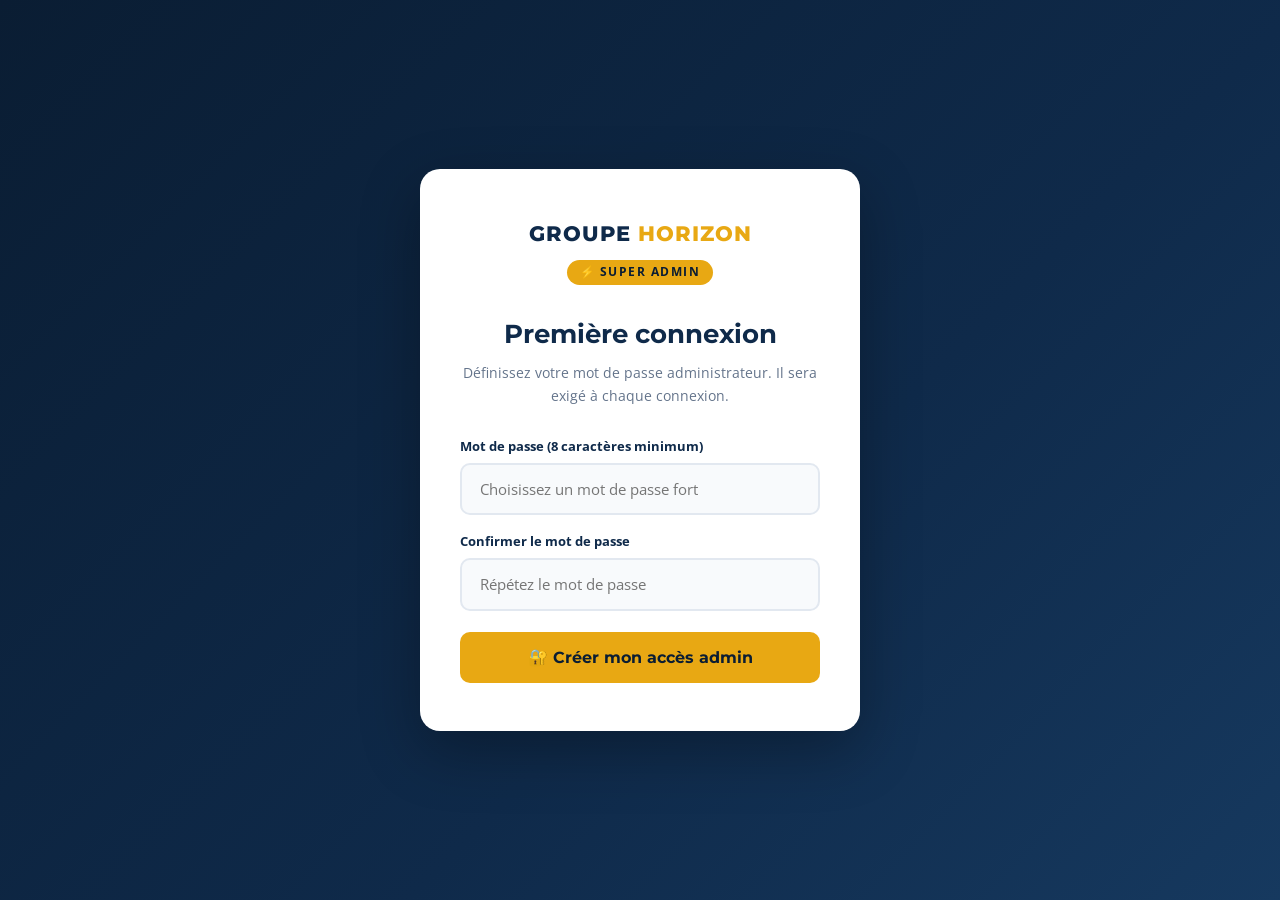
==== admin.html @ 9df34005 "Boutique dynamique : ajout/suppression illimite d'articles - Admin : editeur de cartes dynamique par" ====
<!DOCTYPE html>
<html lang="fr">
<head>
  <meta charset="UTF-8">
  <meta name="viewport" content="width=device-width, initial-scale=1.0">
  <title>Super Admin — Groupe Horizon</title>
  <link href="https://fonts.googleapis.com/css2?family=Montserrat:wght@400;600;700;800&family=Open+Sans:wght@400;600&display=swap" rel="stylesheet">
  <style>
    *, *::before, *::after { margin: 0; padding: 0; box-sizing: border-box; }
    :root {
      --navy: #0f2a4a; --navy-dark: #0a1d33; --navy-light: #16395f;
      --gold: #e8a813; --gold-dark: #c98e0a;
      --white: #fff; --gray-50: #f8fafc; --gray-100: #f1f5f9;
      --gray-200: #e2e8f0; --gray-500: #64748b; --gray-700: #334155;
      --green: #10b981; --red: #ef4444;
      --radius: 12px; --shadow: 0 4px 24px rgba(0,0,0,.08);
    }
    body { font-family: 'Open Sans', sans-serif; background: var(--gray-100); color: var(--gray-700); line-height: 1.6; }
    h1,h2,h3,h4,h5 { font-family: 'Montserrat', sans-serif; }

    /* ====== AUTH ====== */
    .auth-screen {
      min-height: 100vh; display: flex; align-items: center; justify-content: center;
      background: linear-gradient(135deg, var(--navy-dark) 0%, var(--navy) 60%, var(--navy-light) 100%);
      padding: 2rem;
    }
    .auth-card {
      background: var(--white); border-radius: 20px; padding: 3rem 2.5rem;
      width: min(440px, 100%); box-shadow: 0 20px 60px rgba(0,0,0,.3); text-align: center;
    }
    .auth-logo { font-family: 'Montserrat',sans-serif; font-size: 1.3rem; font-weight: 800; color: var(--navy); letter-spacing: 1px; }
    .auth-logo span { color: var(--gold); }
    .auth-badge {
      display: inline-block; background: var(--gold); color: var(--navy-dark);
      font-size: .72rem; font-weight: 700; padding: .2rem .8rem; border-radius: 50px;
      letter-spacing: 1.5px; text-transform: uppercase; margin: .6rem 0 1.8rem;
    }
    .auth-title { font-size: 1.6rem; color: var(--navy); margin-bottom: .4rem; }
    .auth-subtitle { color: var(--gray-500); font-size: .9rem; margin-bottom: 1.8rem; }
    .auth-form { display: flex; flex-direction: column; gap: 1rem; text-align: left; }
    .auth-field label { display: block; font-size: .82rem; font-weight: 700; color: var(--navy); margin-bottom: .35rem; }
    .auth-field input {
      width: 100%; padding: .9rem 1.1rem; border: 2px solid var(--gray-200); border-radius: 10px;
      font-family: inherit; font-size: .95rem; color: var(--navy); background: var(--gray-50);
      transition: border-color .2s;
    }
    .auth-field input:focus { outline: none; border-color: var(--gold); background: var(--white); }
    .auth-error {
      background: #fef2f2; border: 1px solid #fca5a5; border-radius: 8px;
      color: var(--red); font-size: .87rem; padding: .7rem 1rem; display: none;
    }
    .auth-error.show { display: block; }
    .auth-btn {
      background: var(--gold); color: var(--navy-dark); border: none; padding: 1rem;
      border-radius: 10px; font-family: 'Montserrat',sans-serif; font-weight: 700;
      font-size: 1rem; cursor: pointer; transition: background .2s, transform .1s; margin-top: .3rem;
    }
    .auth-btn:hover { background: var(--gold-dark); }
    .auth-btn:active { transform: scale(.98); }

    /* ====== APP LAYOUT ====== */
    #admin-app { display: none; min-height: 100vh; }
    #admin-app.active { display: flex; }

    .sidebar {
      width: 270px; min-height: 100vh; background: var(--navy-dark);
      display: flex; flex-direction: column; position: fixed; top: 0; left: 0; bottom: 0;
      z-index: 100; overflow-y: auto;
    }
    .sidebar-header { padding: 1.8rem 1.5rem 1.2rem; border-bottom: 1px solid rgba(255,255,255,.08); }
    .sidebar-logo { font-family: 'Montserrat',sans-serif; font-size: 1.05rem; font-weight: 800; color: var(--white); letter-spacing: 1px; }
    .sidebar-logo span { color: var(--gold); }
    .sidebar-badge {
      display: inline-block; background: rgba(232,168,19,.18); color: var(--gold);
      border: 1px solid rgba(232,168,19,.35); font-size: .68rem; font-weight: 700;
      padding: .18rem .65rem; border-radius: 50px; letter-spacing: 1px;
      text-transform: uppercase; margin-top: .4rem;
    }
    .sidebar-nav { padding: .8rem 0; flex: 1; }
    .nav-group-title {
      font-size: .65rem; font-weight: 700; color: rgba(255,255,255,.3);
      letter-spacing: 2px; text-transform: uppercase; padding: 1rem 1.5rem .3rem;
    }
    .nav-item {
      display: flex; align-items: center; gap: .7rem; padding: .65rem 1.5rem;
      color: rgba(255,255,255,.6); font-size: .88rem; font-weight: 600; cursor: pointer;
      transition: all .2s; border-left: 3px solid transparent;
    }
    .nav-item:hover { color: var(--white); background: rgba(255,255,255,.05); }
    .nav-item.active { color: var(--gold); background: rgba(232,168,19,.1); border-left-color: var(--gold); }
    .nav-icon { font-size: 1.05rem; width: 20px; text-align: center; flex-shrink: 0; }
    .sidebar-footer { padding: 1rem 1.5rem 1.5rem; border-top: 1px solid rgba(255,255,255,.08); }
    .logout-btn {
      display: flex; align-items: center; gap: .6rem; width: 100%;
      background: rgba(239,68,68,.1); border: 1px solid rgba(239,68,68,.25);
      color: #f87171; padding: .7rem 1rem; border-radius: 8px; cursor: pointer;
      font-size: .87rem; font-weight: 600; font-family: inherit; transition: all .2s;
    }
    .logout-btn:hover { background: rgba(239,68,68,.2); }

    .main-area { flex: 1; margin-left: 270px; min-height: 100vh; display: flex; flex-direction: column; }
    .topbar {
      background: var(--white); border-bottom: 1px solid var(--gray-200);
      padding: 1rem 2rem; display: flex; align-items: center; justify-content: space-between;
      position: sticky; top: 0; z-index: 50; height: 62px;
    }
    .topbar-title { font-size: 1.15rem; font-weight: 700; color: var(--navy); }
    .topbar-sub { font-size: .78rem; color: var(--gray-500); margin-top: .05rem; }
    .visit-btn {
      background: var(--navy); color: var(--white); border: none; padding: .55rem 1.2rem;
      border-radius: 8px; font-family: inherit; font-size: .82rem; font-weight: 600;
      cursor: pointer; text-decoration: none; display: inline-flex; align-items: center; gap: .4rem;
    }
    .visit-btn:hover { background: var(--navy-light); }
    .content-area { padding: 2rem; flex: 1; }

    /* Panels */
    .panel { display: none; }
    .panel.active { display: block; }

    /* Dashboard */
    .dash-welcome {
      background: linear-gradient(135deg, var(--navy-dark), var(--navy));
      border-radius: var(--radius); padding: 2rem 2.5rem; color: var(--white);
      margin-bottom: 2rem; position: relative; overflow: hidden;
    }
    .dash-welcome::after {
      content: '◆'; position: absolute; right: 2rem; top: 50%; transform: translateY(-50%);
      font-size: 6rem; color: rgba(232,168,19,.12);
    }
    .dash-welcome h2 { font-size: 1.5rem; color: var(--white); margin-bottom: .3rem; }
    .dash-welcome p { color: rgba(255,255,255,.6); font-size: .9rem; }
    .dash-grid { display: grid; grid-template-columns: repeat(auto-fill, minmax(180px,1fr)); gap: 1rem; }
    .dash-card {
      background: var(--white); border-radius: var(--radius); padding: 1.4rem;
      border: 1px solid var(--gray-200); cursor: pointer; transition: all .2s; text-align: center;
    }
    .dash-card:hover { transform: translateY(-3px); box-shadow: var(--shadow); border-color: var(--gold); }
    .dash-icon { font-size: 2rem; margin-bottom: .5rem; }
    .dash-name { font-size: .88rem; font-weight: 700; color: var(--navy); }
    .dash-status { font-size: .74rem; color: var(--gray-500); margin-top: .25rem; }
    .dot { display: inline-block; width: 7px; height: 7px; border-radius: 50%; background: var(--green); margin-right: 3px; }

    /* Form sections */
    .form-section {
      background: var(--white); border-radius: var(--radius);
      border: 1px solid var(--gray-200); margin-bottom: 1.5rem; overflow: hidden;
    }
    .section-head {
      padding: 1rem 1.5rem; background: var(--gray-50); border-bottom: 1px solid var(--gray-200);
      display: flex; align-items: center; gap: .6rem;
    }
    .section-head-title { font-size: .93rem; font-weight: 700; color: var(--navy); }
    .badge-pill {
      background: rgba(232,168,19,.15); color: var(--gold-dark);
      font-size: .68rem; font-weight: 700; padding: .15rem .6rem; border-radius: 50px;
    }
    .section-body { padding: 1.5rem; display: flex; flex-direction: column; gap: 1rem; }
    .fg { display: flex; flex-direction: column; gap: .35rem; }
    .fg.row2 { display: grid; grid-template-columns: 1fr 1fr; gap: 1rem; }
    .fg.row3 { display: grid; grid-template-columns: 1fr 1fr 1fr; gap: 1rem; }
    .fg label { font-size: .8rem; font-weight: 700; color: var(--navy); }
    .fg .hint { font-size: .73rem; color: var(--gray-500); }
    .fi, textarea.fi {
      width: 100%; padding: .72rem .95rem; border: 1.5px solid var(--gray-200); border-radius: 8px;
      font-family: inherit; font-size: .9rem; color: var(--navy); background: var(--gray-50);
      transition: border-color .2s, background .2s; resize: vertical;
    }
    .fi:focus, textarea.fi:focus { outline: none; border-color: var(--gold); background: var(--white); }
    textarea.fi { min-height: 78px; }
    input[type="color"].fi { padding: .25rem; height: 44px; cursor: pointer; }

    /* Card editors grid */
    .cards-editor { display: grid; grid-template-columns: repeat(3,1fr); gap: 1rem; }
    .card-ed {
      border: 1.5px solid var(--gray-200); border-radius: 10px; padding: 1rem;
      background: var(--gray-50);
    }
    .card-ed-num { font-size: .7rem; font-weight: 700; color: var(--gold-dark); text-transform: uppercase; letter-spacing: 1px; margin-bottom: .75rem; display:flex; align-items:center; justify-content:space-between; }
    .card-ed .fg { gap: .25rem; margin-bottom: .5rem; }
    .card-ed label { font-size: .76rem; }
    .card-ed .fi, .card-ed textarea.fi { padding: .52rem .75rem; font-size: .83rem; }
    .card-ed textarea.fi { min-height: 55px; }
    .btn-del-card { background: rgba(239,68,68,.12); color: var(--red); border: 1px solid rgba(239,68,68,.3); border-radius: 5px; padding: .18rem .5rem; font-size: .72rem; cursor: pointer; font-weight: 700; line-height: 1; transition: background .15s; }
    .btn-del-card:hover { background: rgba(239,68,68,.25); }
    .add-card-row { display: flex; justify-content: center; padding: 1rem 0 .25rem; }
    .btn-add-card { background: rgba(34,197,94,.12); color: #15803d; border: 1.5px dashed #86efac; border-radius: 10px; padding: .65rem 2rem; font-family: 'Montserrat',sans-serif; font-size: .85rem; font-weight: 700; cursor: pointer; transition: all .2s; display: inline-flex; align-items: center; gap: .4rem; }
    .btn-add-card:hover { background: rgba(34,197,94,.22); border-color: #4ade80; }

    /* Actions bar */
    .actions-bar {
      display: flex; align-items: center; gap: 1rem; padding: 1.5rem 0;
      border-top: 1px solid var(--gray-200); margin-top: 1rem; flex-wrap: wrap;
    }
    .btn-save {
      background: var(--gold); color: var(--navy-dark); border: none; padding: .78rem 1.8rem;
      border-radius: 8px; font-family: 'Montserrat',sans-serif; font-weight: 700;
      font-size: .9rem; cursor: pointer; transition: all .2s;
    }
    .btn-save:hover { background: var(--gold-dark); transform: translateY(-1px); }
    .btn-danger {
      background: transparent; color: var(--red); border: 1.5px solid currentColor;
      padding: .72rem 1.4rem; border-radius: 8px; font-family: 'Montserrat',sans-serif;
      font-weight: 700; font-size: .88rem; cursor: pointer; transition: all .2s;
    }
    .btn-danger:hover { background: rgba(239,68,68,.08); }
    .btn-link {
      background: var(--navy); color: var(--white); border: none; padding: .72rem 1.4rem;
      border-radius: 8px; font-family: inherit; font-weight: 600; font-size: .85rem;
      cursor: pointer; text-decoration: none; display: inline-flex; align-items: center; gap: .4rem;
    }
    .btn-link:hover { background: var(--navy-light); }

    /* Theme preview */
    .theme-preview {
      height: 90px; border-radius: 10px; display: flex; align-items: center;
      justify-content: center; font-weight: 700; font-size: .88rem; transition: background .3s;
      margin-top: .5rem;
    }

    /* Danger zone */
    .danger-zone { border: 1.5px solid rgba(239,68,68,.3); border-radius: var(--radius); padding: 1.5rem; background: rgba(239,68,68,.04); }
    .danger-zone h4 { color: var(--red); margin-bottom: .4rem; font-size: .92rem; }
    .danger-zone p { font-size: .85rem; color: var(--gray-500); margin-bottom: 1rem; }
    .info-box {
      background: rgba(232,168,19,.08); border: 1px solid rgba(232,168,19,.25);
      border-radius: 8px; padding: .9rem 1.1rem; font-size: .85rem; color: var(--navy);
    }

    /* Toast */
    .toast {
      position: fixed; bottom: 2rem; right: 2rem; background: var(--navy-dark); color: var(--white);
      padding: .9rem 1.4rem; border-radius: 10px; box-shadow: 0 8px 30px rgba(0,0,0,.25);
      font-size: .88rem; font-weight: 600; z-index: 9999;
      transform: translateY(100px); opacity: 0; transition: all .3s ease;
      display: flex; align-items: center; gap: .5rem; max-width: 360px;
    }
    .toast.show { transform: translateY(0); opacity: 1; }
    .toast.success { border-left: 4px solid var(--green); }
    .toast.error   { border-left: 4px solid var(--red); }

    /* ====== TABS ====== */
    .tabs-nav {
      display: flex; gap: .4rem; flex-wrap: wrap;
      background: var(--white); border: 1px solid var(--gray-200); border-radius: var(--radius);
      padding: .8rem 1rem; margin-bottom: 1.2rem;
    }
    .tab-btn {
      background: var(--gray-100); border: 1.5px solid var(--gray-200); color: var(--gray-700);
      padding: .48rem 1rem; border-radius: 8px; font-family: 'Montserrat',sans-serif;
      font-size: .78rem; font-weight: 700; cursor: pointer; transition: all .2s; white-space: nowrap;
    }
    .tab-btn:hover { border-color: var(--gold); color: var(--navy); }
    .tab-btn.active { background: var(--gold); border-color: var(--gold-dark); color: var(--navy-dark); }
    .tab-pane { display: none; }
    .tab-pane.active { display: block; }

    /* ====== PHOTO UPLOAD ====== */
    .gallery-upload-grid { display: grid; grid-template-columns: repeat(3,1fr); gap: 1.2rem; }
    .upload-slot { display: flex; flex-direction: column; gap: .6rem; }
    .upload-zone {
      position: relative; border: 2px dashed var(--gray-200); border-radius: 12px;
      aspect-ratio: 4/3; cursor: pointer; overflow: hidden;
      transition: border-color .2s, background .2s;
      background: var(--gray-50);
    }
    .upload-zone:hover { border-color: var(--gold); background: rgba(232,168,19,.04); }
    .upload-zone.drag-over { border-color: var(--gold); background: rgba(232,168,19,.12); border-style: solid; }
    .uz-preview {
      width: 100%; height: 100%; object-fit: cover;
      display: none; position: absolute; inset: 0;
    }
    .uz-empty {
      position: absolute; inset: 0; display: flex; flex-direction: column;
      align-items: center; justify-content: center; gap: .4rem;
      color: var(--gray-500); text-align: center; font-size: .8rem; pointer-events: none;
      padding: .5rem;
    }
    .uz-icon { font-size: 2rem; line-height: 1; }
    .uz-input { display: none; }
    .uz-delete {
      position: absolute; top: .45rem; right: .45rem;
      background: rgba(239,68,68,.9); color: white; border: none;
      border-radius: 6px; padding: .28rem .5rem; cursor: pointer; font-size: .72rem;
      z-index: 10; display: none; align-items: center; gap: .2rem; font-weight: 700;
    }
    .uz-delete:hover { background: var(--red); }
    .uz-label {
      position: absolute; bottom: 0; left: 0; right: 0;
      background: linear-gradient(transparent, rgba(0,0,0,.5));
      color: white; font-size: .72rem; padding: .6rem .5rem .4rem; text-align: center;
      display: none; pointer-events: none;
    }
    .upload-zone.has-img .uz-label { display: block; }

    /* News cards editor */
    .news-editor { display: flex; flex-direction: column; gap: 1rem; }
    .news-card-ed {
      border: 1.5px solid var(--gray-200); border-radius: 10px; padding: 1rem;
      background: var(--gray-50);
    }
    .news-card-num { font-size: .7rem; font-weight: 700; color: var(--gold-dark); text-transform: uppercase; letter-spacing: 1px; margin-bottom: .75rem; }

    /* Highlights editor */
    .highlights-editor { display: grid; grid-template-columns: repeat(3,1fr); gap: 1rem; }
    .highlight-ed {
      border: 1.5px solid var(--gray-200); border-radius: 10px; padding: 1rem;
      background: var(--gray-50);
    }
    .highlight-ed .card-ed-num { font-size: .7rem; font-weight: 700; color: var(--gold-dark); text-transform: uppercase; letter-spacing: 1px; margin-bottom: .75rem; }

    /* Responsive */
    @media (max-width: 900px) {
      .sidebar { width: 230px; }
      .main-area { margin-left: 230px; }
      .cards-editor { grid-template-columns: 1fr 1fr; }
      .fg.row3 { grid-template-columns: 1fr 1fr; }
      .gallery-upload-grid { grid-template-columns: 1fr 1fr; }
      .highlights-editor { grid-template-columns: 1fr 1fr; }
    }
    @media (max-width: 680px) {
      .sidebar { display: none; }
      .main-area { margin-left: 0; }
      .cards-editor, .gallery-upload-grid, .highlights-editor { grid-template-columns: 1fr; }
      .fg.row2, .fg.row3 { grid-template-columns: 1fr; }
    }
  </style>
</head>
<body>

<!-- ===== SETUP ===== -->
<div id="setup-screen" class="auth-screen" style="display:none">
  <div class="auth-card">
    <div class="auth-logo">GROUPE <span>HORIZON</span></div>
    <div class="auth-badge">⚡ Super Admin</div>
    <h2 class="auth-title">Première connexion</h2>
    <p class="auth-subtitle">Définissez votre mot de passe administrateur. Il sera exigé à chaque connexion.</p>
    <form class="auth-form" id="setup-form">
      <div class="auth-field">
        <label>Mot de passe (8 caractères minimum)</label>
        <input type="password" id="s-pwd" placeholder="Choisissez un mot de passe fort" autocomplete="new-password">
      </div>
      <div class="auth-field">
        <label>Confirmer le mot de passe</label>
        <input type="password" id="s-pwd2" placeholder="Répétez le mot de passe" autocomplete="new-password">
      </div>
      <div class="auth-error" id="s-err"></div>
      <button type="submit" class="auth-btn">🔐 Créer mon accès admin</button>
    </form>
  </div>
</div>

<!-- ===== LOGIN ===== -->
<div id="login-screen" class="auth-screen" style="display:none">
  <div class="auth-card">
    <div class="auth-logo">GROUPE <span>HORIZON</span></div>
    <div class="auth-badge">⚡ Super Admin</div>
    <h2 class="auth-title">Connexion</h2>
    <p class="auth-subtitle">Accès réservé à l'administrateur du site Groupe Horizon.</p>
    <form class="auth-form" id="login-form">
      <div class="auth-field">
        <label>Mot de passe</label>
        <input type="password" id="l-pwd" placeholder="Votre mot de passe admin" autocomplete="current-password">
      </div>
      <div class="auth-error" id="l-err"></div>
      <button type="submit" class="auth-btn">🔓 Accéder au tableau de bord</button>
    </form>
  </div>
</div>

<!-- ===== ADMIN APP ===== -->
<div id="admin-app">

  <aside class="sidebar">
    <div class="sidebar-header">
      <div class="sidebar-logo">GROUPE <span>HORIZON</span></div>
      <div class="sidebar-badge">⚡ Super Admin</div>
    </div>
    <nav class="sidebar-nav">
      <div class="nav-group-title">Général</div>
      <div class="nav-item active" data-panel="dashboard"><span class="nav-icon">🏠</span>Tableau de bord</div>
      <div class="nav-item" data-panel="contact"><span class="nav-icon">📞</span>Contact &amp; coordonnées</div>
      <div class="nav-item" data-panel="theme"><span class="nav-icon">🎨</span>Thème &amp; couleurs</div>

      <div class="nav-group-title">Pages du site</div>
      <div class="nav-item" data-panel="accueil"><span class="nav-icon">🌐</span>Accueil</div>
      <div class="nav-item" data-panel="restauration"><span class="nav-icon">🍽️</span>Restauration</div>
      <div class="nav-item" data-panel="imprimerie"><span class="nav-icon">🖨️</span>Imprimerie</div>
      <div class="nav-item" data-panel="btp"><span class="nav-icon">🏗️</span>BTP &amp; Construction</div>
      <div class="nav-item" data-panel="automobile"><span class="nav-icon">🚗</span>Automobile</div>
      <div class="nav-item" data-panel="securite"><span class="nav-icon">📹</span>Sécurité</div>
      <div class="nav-item" data-panel="elevage"><span class="nav-icon">🐄</span>Élevage</div>
      <div class="nav-item" data-panel="immobilier"><span class="nav-icon">🏠</span>Immobilier</div>
      <div class="nav-item" data-panel="foncier"><span class="nav-icon">📐</span>Foncier</div>

      <div class="nav-group-title">Administration</div>
      <div class="nav-item" data-panel="settings"><span class="nav-icon">⚙️</span>Paramètres</div>
    </nav>
    <div class="sidebar-footer">
      <button class="logout-btn" id="logout-btn">🚪 Se déconnecter</button>
    </div>
  </aside>

  <div class="main-area">
    <div class="topbar">
      <div>
        <div class="topbar-title" id="topbar-title">Tableau de bord</div>
        <div class="topbar-sub">Super Admin — Groupe Horizon</div>
      </div>
      <a href="index.html" target="_blank" class="visit-btn">↗ Voir le site</a>
    </div>

    <div class="content-area">

      <!-- DASHBOARD -->
      <div id="panel-dashboard" class="panel active">
        <div class="dash-welcome">
          <h2>Bienvenue, Administrateur 👋</h2>
          <p>Modifiez textes, photos et contenu de chaque page directement depuis ce tableau de bord.</p>
        </div>
        <div class="dash-grid" id="dash-grid"></div>
      </div>

      <!-- CONTACT -->
      <div id="panel-contact" class="panel">
        <div class="form-section">
          <div class="section-head"><span>📞</span><span class="section-head-title">Coordonnées &amp; contact</span></div>
          <div class="section-body">
            <div class="fg row2">
              <div><label>Téléphone principal</label><input class="fi" id="c_phone" placeholder="+225 00 00 00 00 00"></div>
              <div><label>WhatsApp</label><input class="fi" id="c_whatsapp" placeholder="+225 00 00 00 00 00"></div>
            </div>
            <div class="fg"><label>Adresse email</label><input type="email" class="fi" id="c_email" placeholder="contact@groupe-horizon.com"></div>
            <div class="fg"><label>Adresse physique</label><textarea class="fi" id="c_address" placeholder="Abidjan, Côte d'Ivoire"></textarea></div>
            <div class="fg"><label>Horaires d'ouverture</label><input class="fi" id="c_hours" placeholder="Lun - Sam : 08h - 18h"></div>
          </div>
        </div>
        <div class="actions-bar">
          <button class="btn-save" onclick="saveSection('contact')">💾 Sauvegarder</button>
          <a href="index.html#contact" target="_blank" class="btn-link">↗ Voir la section contact</a>
        </div>
      </div>

      <!-- THEME -->
      <div id="panel-theme" class="panel">
        <div class="form-section">
          <div class="section-head"><span>🎨</span><span class="section-head-title">Couleurs du site</span></div>
          <div class="section-body">
            <div class="fg row2">
              <div>
                <label>Couleur principale (bleu navy)</label>
                <input type="color" class="fi" id="t_bleu" value="#0f2a4a">
                <span class="hint">Header, footer, textes principaux</span>
              </div>
              <div>
                <label>Couleur accent (or)</label>
                <input type="color" class="fi" id="t_or" value="#e8a813">
                <span class="hint">Boutons, soulignements, tags</span>
              </div>
            </div>
            <div class="theme-preview" id="theme-preview">Aperçu — Groupe Horizon</div>
          </div>
        </div>
        <div class="actions-bar">
          <button class="btn-save" onclick="saveTheme()">💾 Appliquer le thème</button>
          <button class="btn-danger" onclick="resetTheme()">Réinitialiser</button>
        </div>
      </div>

      <!-- ACCUEIL -->
      <div id="panel-accueil" class="panel">
        <div class="form-section">
          <div class="section-head"><span>🌐</span><span class="section-head-title">Bannière principale (hero)</span></div>
          <div class="section-body">
            <div class="fg"><label>Titre principal</label><input class="fi" id="accueil_hero_title" placeholder="Le Groupe qui bâtit votre avenir"></div>
            <div class="fg"><label>Sous-titre</label><textarea class="fi" id="accueil_hero_sub" placeholder="Immobilier, BTP, Restauration, Automobile..."></textarea></div>
          </div>
        </div>
        <div class="form-section">
          <div class="section-head"><span>📊</span><span class="section-head-title">Chiffres clés</span></div>
          <div class="section-body">
            <div class="fg row3">
              <div><label>Chiffre 1</label><input class="fi" id="accueil_stat1_n" placeholder="8+">
                   <label style="margin-top:.5rem">Libellé 1</label><input class="fi" id="accueil_stat1_l" placeholder="Secteurs d'activité"></div>
              <div><label>Chiffre 2</label><input class="fi" id="accueil_stat2_n" placeholder="10+">
                   <label style="margin-top:.5rem">Libellé 2</label><input class="fi" id="accueil_stat2_l" placeholder="Années d'expérience"></div>
              <div><label>Chiffre 3</label><input class="fi" id="accueil_stat3_n" placeholder="500+">
                   <label style="margin-top:.5rem">Libellé 3</label><input class="fi" id="accueil_stat3_l" placeholder="Clients satisfaits"></div>
            </div>
          </div>
        </div>
        <div class="actions-bar">
          <button class="btn-save" onclick="saveSection('accueil')">💾 Sauvegarder</button>
          <button class="btn-danger" onclick="resetSection('accueil')">Réinitialiser</button>
          <a href="index.html" target="_blank" class="btn-link">↗ Voir la page</a>
        </div>
      </div>

      <!-- SECTOR PANELS (generated by JS) -->
      <div id="panel-restauration" class="panel"></div>
      <div id="panel-imprimerie"   class="panel"></div>
      <div id="panel-btp"          class="panel"></div>
      <div id="panel-automobile"   class="panel"></div>
      <div id="panel-securite"     class="panel"></div>
      <div id="panel-elevage"      class="panel"></div>
      <div id="panel-immobilier"   class="panel"></div>
      <div id="panel-foncier"      class="panel"></div>

      <!-- SETTINGS -->
      <div id="panel-settings" class="panel">
        <div class="form-section">
          <div class="section-head"><span>🔑</span><span class="section-head-title">Changer le mot de passe</span></div>
          <div class="section-body">
            <div class="info-box">⚠️ Choisissez un mot de passe fort (8 caractères minimum). Il sera requis à chaque connexion.</div>
            <div class="fg"><label>Mot de passe actuel</label><input type="password" class="fi" id="s_old"></div>
            <div class="fg row2">
              <div><label>Nouveau mot de passe</label><input type="password" class="fi" id="s_new"></div>
              <div><label>Confirmer</label><input type="password" class="fi" id="s_new2"></div>
            </div>
            <div class="auth-error" id="s-pwd-err"></div>
          </div>
        </div>
        <div class="actions-bar">
          <button class="btn-save" onclick="changePassword()">🔐 Mettre à jour le mot de passe</button>
        </div>
        <div class="danger-zone" style="margin-top:1.5rem">
          <h4>⚠️ Zone de danger</h4>
          <p>Réinitialise tout le contenu personnalisé, toutes les photos et le thème. Cette action est irréversible.</p>
          <button class="btn-danger" onclick="resetAll()">🗑️ Tout réinitialiser</button>
        </div>
      </div>

    </div>
  </div>
</div>

<div class="toast" id="toast"></div>

<script>
/* =====================================================
   CONSTANTES
===================================================== */
const HASH_KEY    = 'gh_admin_hash';
const SESSION_KEY = 'gh_admin_session';
const DATA_KEY    = 'horizonContent';
const THEME_KEY   = 'horizonTheme';
const IMG_PFX     = 'horizonImg_';

/* =====================================================
   CONFIG PAGES
===================================================== */
const PAGE_META = [
  {
    id:'restauration', icon:'🍽️', label:'Restauration', href:'restauration.html',
    galDef:['Plats ivoiriens','Cuisine africaine','Grillade & BBQ','Formules buffet','Traiteur mariage','Livraison express'],
    newsDef:[
      ['Juin 2026','Nouveau menu saison des pluies','Découvrez nos nouveaux plats chauds...'],
      ['Mai 2026','3 mariages traiteur ce mois-ci','Notre équipe a assuré trois grands mariages...'],
      ['Avril 2026','Extension livraison','Nous livrons désormais dans 5 communes d\'Abidjan...'],
    ],
    checks:['Restaurant : cuisine ivoirienne, africaine et internationale','Traiteur événementiel : mariages, séminaires, réceptions','Restauration collective pour entreprises et écoles','Livraison de repas et plats à emporter','Produits frais issus de notre propre élevage'],
    cardDef:[
      {icon:'🍱',name:'Menu du jour',desc:'Un plat chaud au choix + boisson.',price:'3 000 FCFA'},
      {icon:'🥩',name:'Menu VIP',desc:'Entrée + plat + dessert + boisson.',price:'6 000 FCFA'},
      {icon:'💍',name:'Traiteur mariage',desc:'Formule complète, cocktail, buffet.',price:'Sur devis'},
      {icon:'🤝',name:'Traiteur séminaire',desc:'Pauses-café, buffet, cocktail.',price:'Sur devis'},
      {icon:'🏫',name:'Restauration collective',desc:'Contrat mensuel entreprises.',price:'Sur devis'},
      {icon:'🛵',name:'Livraison à domicile',desc:'Livraison rapide sur Abidjan.',price:'dès 5 000 FCFA'},
    ],
  },
  {
    id:'imprimerie', icon:'🖨️', label:'Imprimerie', href:'imprimerie.html',
    galDef:['Cartes de visite','Flyers & prospectus','Bâches & kakémonos','Enseignes lumineuses','Grand format','Reliure & finitions'],
    newsDef:[
      ['Juin 2026','Nouveau traceur grand format','Nous investissons dans une nouvelle machine...'],
      ['Mai 2026','Cartes de visite -20%','Promotion spéciale sur les séries de 1000 cartes...'],
      ['Avril 2026','Délai express 24h disponible','Commandez avant 10h, récupérez le lendemain...'],
    ],
    checks:['Impression offset et numérique haute qualité','Cartes de visite, flyers, brochures, catalogues','Bâches, kakémonos, roll-up et affichage','Enseignes lumineuses et panneaux extérieurs','Reliure, pelliculage et finitions spéciales'],
    cardDef:[
      {icon:'🪪',name:'Cartes de visite',desc:'250 cartes, 2 faces couleur.',price:'8 000 FCFA'},
      {icon:'📄',name:'Flyers A5',desc:'1000 exemplaires recto-verso couleur.',price:'15 000 FCFA'},
      {icon:'📜',name:'Brochure A4',desc:'500 exemplaires 8 pages couleur.',price:'45 000 FCFA'},
      {icon:'🚩',name:'Bâche publicitaire',desc:'Format 2×1 m, impression HD.',price:'25 000 FCFA'},
      {icon:'🪟',name:'Kakémono / roll-up',desc:'85×200 cm avec pied aluminium.',price:'35 000 FCFA'},
      {icon:'💡',name:'Enseigne lumineuse',desc:'Lettres découpées et backlit.',price:'Sur devis'},
    ],
  },
  {
    id:'btp', icon:'🏗️', label:'BTP & Construction', href:'btp.html',
    galDef:['Construction villa','Rénovation intérieure','Électricité bâtiment','Plomberie & sanitaires','Peinture & finitions','Suivi de chantier'],
    newsDef:[
      ['Juin 2026','Livraison villa R+1 à Cocody','Remise des clés d\'une villa duplex de 280 m²...'],
      ['Mai 2026','Nouveau chantier: immeuble R+4','Démarrage d\'un immeuble de 12 appartements...'],
      ['Avril 2026','Partenariat matériaux','Accord avec un fournisseur local certifié...'],
    ],
    checks:['Construction de villas, immeubles et bâtiments industriels','Rénovation et réhabilitation de bâtiments anciens','Travaux publics : voirie, assainissement, terrassement','Plomberie, électricité, peinture, carrelage et menuiserie','Suivi de chantier et maîtrise d\'œuvre','Études techniques et plans d\'architecte'],
    cardDef:[
      {icon:'🏠',name:'Construction villa',desc:'Maison individuelle clé en main.',price:'Sur devis'},
      {icon:'🔨',name:'Rénovation complète',desc:'Réhabilitation intérieure et extérieure.',price:'Sur devis'},
      {icon:'⚡',name:'Électricité bâtiment',desc:'Installation complète, mise aux normes.',price:'Sur devis'},
      {icon:'🚿',name:'Plomberie & sanitaires',desc:'Installation complète, tuyauterie.',price:'Sur devis'},
      {icon:'🎨',name:'Peinture & finitions',desc:'Intérieure et extérieure, carrelage.',price:'Sur devis'},
      {icon:'📋',name:'Suivi de chantier',desc:'Maîtrise d\'œuvre, rapports hebdo.',price:'Sur devis'},
    ],
  },
  {
    id:'automobile', icon:'🚗', label:'Automobile', href:'automobile.html',
    galDef:['Citadines & berlines','SUV & 4x4','Minibus 9-15 places','Location avec chauffeur','Atelier & entretien','Véhicules d\'occasion'],
    newsDef:[
      ['Juin 2026','5 nouveaux SUV dans notre parc','Nous renforçons notre flotte avec 5 Toyota RAV4 2024...'],
      ['Mai 2026','Offre longue durée entreprises','Forfait mensuel tout inclus à partir de 450 000 FCFA...'],
      ['Avril 2026','Partenariat hôtels Abidjan','Accord signé avec 3 hôtels 4 étoiles...'],
    ],
    checks:['Location courte et longue durée','Location avec chauffeur pour déplacements professionnels','Vente de véhicules neufs et d\'occasion garantis','Reprise de votre ancien véhicule','Solutions de financement adaptées'],
    cardDef:[
      {icon:'🚗',name:'Citadine / Berline',desc:'Toyota Corolla ou similaire. Climatisée, assurée.',price:'25 000 FCFA/jour'},
      {icon:'🚙',name:'SUV / 4x4',desc:'Toyota Prado ou similaire. GPS inclus.',price:'45 000 FCFA/jour'},
      {icon:'🚐',name:'Minibus 9-15 places',desc:'Transport de groupe, climatisé.',price:'55 000 FCFA/jour'},
      {icon:'👔',name:'Avec chauffeur',desc:'Chauffeur professionnel et discret.',price:'+15 000 FCFA/jour'},
      {icon:'📅',name:'Location longue durée',desc:'Contrat mensuel avec entretien inclus.',price:'Sur devis'},
      {icon:'🏷️',name:'Véhicule d\'occasion',desc:'Contrôlé et garanti 3 mois.',price:'Sur devis'},
    ],
  },
  {
    id:'securite', icon:'📹', label:'Sécurité', href:'securite.html',
    galDef:['Caméras IP HD','Centrale d\'alarme','Contrôle d\'accès','Télésurveillance 24h','Agents de sécurité','Installation réseau'],
    newsDef:[
      ['Juin 2026','Caméras 4K disponibles','Nos nouvelles caméras haute définition 4K Ultra...'],
      ['Mai 2026','Extension résidence Cocody','Installation de 32 caméras IP dans une résidence...'],
      ['Avril 2026','Formation agents qualifiés','Session de formation pour 20 agents de sécurité...'],
    ],
    checks:['Vidéosurveillance IP et analogique HD','Systèmes d\'alarme intrusion et incendie','Contrôle d\'accès et badges magnétiques','Télésurveillance 24h/24 avec intervention rapide','Agents de sécurité qualifiés et certifiés','Installation et maintenance de réseaux'],
    cardDef:[
      {icon:'📷',name:'Pack surveillance 4 caméras',desc:'4 caméras HD + enregistreur DVR.',price:'250 000 FCFA'},
      {icon:'🔔',name:'Alarme intrusion',desc:'Centrale + détecteurs + sirène.',price:'180 000 FCFA'},
      {icon:'🚪',name:'Contrôle d\'accès',desc:'Badge, digicode, biométrique.',price:'Sur devis'},
      {icon:'📡',name:'Télésurveillance',desc:'Surveillance 24h/24 avec intervention.',price:'15 000 FCFA/mois'},
      {icon:'👮',name:'Agents de sécurité',desc:'Gardiens qualifiés, formés CNSP.',price:'Sur devis'},
      {icon:'🔌',name:'Réseau informatique',desc:'Câblage, Wi-Fi, fibre optique.',price:'Sur devis'},
    ],
  },
  {
    id:'elevage', icon:'🐄', label:'Élevage', href:'elevage.html',
    galDef:['Cheptel bovin','Élevage avicole','Porcin & ovin','Fourrage naturel','Soins vétérinaires','Livraison directe'],
    newsDef:[
      ['Juin 2026','Nouveau lot de 50 bovins','Notre cheptel s\'agrandit avec 50 nouveaux bovins...'],
      ['Mai 2026','Partenariat restaurants','Fourniture directe avec 10 restaurants d\'Abidjan...'],
      ['Avril 2026','Certification sanitaire renouvelée','Notre ferme a réussi le contrôle sanitaire annuel...'],
    ],
    checks:['Élevage bovin, ovin et caprin','Aviculture : volailles et œufs frais','Élevage porcin en filière contrôlée','Fourrage naturel cultivé sur site','Suivi vétérinaire régulier des animaux','Livraison directe aux professionnels'],
    cardDef:[
      {icon:'🐄',name:'Bovin (vache/taureau)',desc:'Races locales et croisées, bonne conformation.',price:'Sur devis'},
      {icon:'🐔',name:'Volailles & poulets',desc:'Poulets de chair, poules pondeuses, pintades.',price:'Sur devis'},
      {icon:'🐖',name:'Porcs & ovin',desc:'Porcs charcutiers et moutons.',price:'Sur devis'},
      {icon:'🥚',name:'Œufs frais',desc:'Poules élevées en plein air.',price:'2 500 FCFA/plateau'},
      {icon:'🌿',name:'Fourrage & aliments',desc:'Maïs, soja, foin pour éleveurs.',price:'Sur devis'},
      {icon:'🚚',name:'Livraison pro',desc:'Directement restaurants et marchés.',price:'Sur devis'},
    ],
  },
  {
    id:'immobilier', icon:'🏠', label:'Immobilier', href:'immobilier.html',
    galDef:['Villa à vendre','Appartements neufs','Terrain constructible','Bureau à louer','Résidence sécurisée','Gestion locative'],
    newsDef:[
      ['Juin 2026','Villa 4 chambres à Cocody','Nouvelle villa R+1 en vente à Cocody Ambassades...'],
      ['Mai 2026','Immeuble 8 logements à Yopougon','Mise en vente d\'un immeuble R+2 de 8 appartements...'],
      ['Avril 2026','Terrains à Bassam','Lots disponibles à Grand-Bassam à partir de 3 000 000 FCFA...'],
    ],
    checks:['Vente de terrains et de maisons','Location de villas, appartements et bureaux','Gestion locative clé en main','Syndic de copropriété','Conseil en investissement immobilier','Estimation et expertise de biens'],
    cardDef:[
      {icon:'🏡',name:'Villa à vendre',desc:'Villas 3 à 6 chambres sur plan ou prêtes.',price:'Sur devis'},
      {icon:'🏢',name:'Appartement neuf',desc:'T2 à T4 dans résidences sécurisées.',price:'Sur devis'},
      {icon:'📐',name:'Terrain constructible',desc:'Lots viabilisés avec titre foncier.',price:'Sur devis'},
      {icon:'🏬',name:'Bureau / commercial',desc:'Plateaux de bureaux et locaux commerciaux.',price:'Sur devis'},
      {icon:'🔑',name:'Gestion locative',desc:'Encaissement, entretien, suivi.',price:'10% des loyers'},
      {icon:'📊',name:'Conseil immobilier',desc:'Estimation, expertise et conseil achat.',price:'Sur devis'},
    ],
  },
  {
    id:'foncier', icon:'📐', label:'Aménagement foncier', href:'foncier.html',
    galDef:['Bornage de terrain','Levé topographique','Lotissement parcelles','Titre foncier','Route d\'accès','Clôture & viabilisation'],
    newsDef:[
      ['Juin 2026','Nouveau lotissement à Songon','25 parcelles disponibles dans la zone de Songon...'],
      ['Mai 2026','Régularisation foncière','Accompagnement pour régulariser votre titre...'],
      ['Avril 2026','Bornage express 7 jours','Délai réduit sur les bornages de parcelles urbaines...'],
    ],
    checks:['Bornage et délimitation de parcelles','Levés topographiques et géomètre-expert','Lotissement et division de terrain','Acquisition et sécurisation de titre foncier','Viabilisation : eau, électricité, route d\'accès','Clôture et murs de délimitation'],
    cardDef:[
      {icon:'📍',name:'Bornage de terrain',desc:'Délimitation précise avec bornes officielles.',price:'Sur devis'},
      {icon:'📊',name:'Levé topographique',desc:'Cartographie et plan de masse certifiés.',price:'Sur devis'},
      {icon:'📋',name:'Obtention titre foncier',desc:'Accompagnement complet dossier TF.',price:'Sur devis'},
      {icon:'🏘️',name:'Lotissement',desc:'Division en lots + plan d\'urbanisme.',price:'Sur devis'},
      {icon:'🛣️',name:'Voirie & accès',desc:'Ouverture de pistes et routes d\'accès.',price:'Sur devis'},
      {icon:'🧱',name:'Clôture & viabilisation',desc:'Mur de clôture et raccordements réseaux.',price:'Sur devis'},
    ],
  },
];

const PANEL_TITLES = {
  dashboard:'Tableau de bord', contact:'Contact & coordonnées', theme:'Thème & couleurs',
  accueil:'Page Accueil', settings:'Paramètres',
  restauration:'Page Restauration', imprimerie:'Page Imprimerie',
  btp:'Page BTP & Construction', automobile:'Page Automobile', securite:'Page Sécurité',
  elevage:'Page Élevage', immobilier:'Page Immobilier', foncier:'Page Foncier',
};

/* =====================================================
   SHA-256
===================================================== */
async function sha256(str) {
  const buf = await crypto.subtle.digest('SHA-256', new TextEncoder().encode(str));
  return Array.from(new Uint8Array(buf)).map(b => b.toString(16).padStart(2,'0')).join('');
}

/* =====================================================
   AUTH
===================================================== */
function isFirstRun() { return !localStorage.getItem(HASH_KEY); }
function isLoggedIn()  { return sessionStorage.getItem(SESSION_KEY) === '1'; }

function showAuth() {
  if (isFirstRun()) {
    document.getElementById('setup-screen').style.display = 'flex';
  } else {
    document.getElementById('login-screen').style.display = 'flex';
  }
}

function showAdmin() {
  document.getElementById('setup-screen').style.display = 'none';
  document.getElementById('login-screen').style.display = 'none';
  document.getElementById('admin-app').classList.add('active');
  buildDashboard();
  buildAllPagePanels();
  initShopEditors();
  loadAllFields();
  initAllPhotoUploads();
  updateThemePreview();
}

document.getElementById('setup-form').addEventListener('submit', async e => {
  e.preventDefault();
  const pwd  = document.getElementById('s-pwd').value;
  const pwd2 = document.getElementById('s-pwd2').value;
  const err  = document.getElementById('s-err');
  if (pwd.length < 8) { showErr(err,'Le mot de passe doit contenir au moins 8 caractères.'); return; }
  if (pwd !== pwd2)    { showErr(err,'Les deux mots de passe ne correspondent pas.'); return; }
  err.classList.remove('show');
  localStorage.setItem(HASH_KEY, await sha256(pwd));
  sessionStorage.setItem(SESSION_KEY, '1');
  showAdmin();
  toast('✅ Accès administrateur créé avec succès !', 'success');
});

document.getElementById('login-form').addEventListener('submit', async e => {
  e.preventDefault();
  const pwd = document.getElementById('l-pwd').value;
  const err = document.getElementById('l-err');
  if (await sha256(pwd) === localStorage.getItem(HASH_KEY)) {
    sessionStorage.setItem(SESSION_KEY, '1');
    err.classList.remove('show');
    showAdmin();
    toast('✅ Connexion réussie !', 'success');
  } else {
    showErr(err, 'Mot de passe incorrect. Réessayez.');
  }
});

document.getElementById('logout-btn').addEventListener('click', () => {
  sessionStorage.removeItem(SESSION_KEY);
  location.reload();
});

/* =====================================================
   NAVIGATION
===================================================== */
function showPanel(id) {
  document.querySelectorAll('.panel').forEach(p => p.classList.remove('active'));
  document.querySelectorAll('.nav-item').forEach(n => n.classList.remove('active'));
  document.getElementById('panel-' + id)?.classList.add('active');
  document.querySelector(`.nav-item[data-panel="${id}"]`)?.classList.add('active');
  document.getElementById('topbar-title').textContent = PANEL_TITLES[id] || id;
  window.scrollTo(0, 0);
}

document.querySelectorAll('.nav-item[data-panel]').forEach(el => {
  el.addEventListener('click', () => showPanel(el.dataset.panel));
});

/* =====================================================
   STORAGE
===================================================== */
function getData()       { try { return JSON.parse(localStorage.getItem(DATA_KEY) || '{}'); } catch { return {}; } }
function mergeData(obj)  { const d = getData(); Object.assign(d, obj); localStorage.setItem(DATA_KEY, JSON.stringify(d)); }
function clearPrefix(pfx){ const d = getData(); Object.keys(d).filter(k=>k.startsWith(pfx+'_')).forEach(k=>delete d[k]); localStorage.setItem(DATA_KEY, JSON.stringify(d)); }

/* =====================================================
   BUILD DASHBOARD
===================================================== */
function buildDashboard() {
  const items = [
    {id:'contact', icon:'📞', label:'Contact'},
    {id:'theme',   icon:'🎨', label:'Thème'},
    {id:'accueil', icon:'🌐', label:'Accueil'},
    ...PAGE_META,
    {id:'settings',icon:'⚙️', label:'Paramètres'},
  ];
  document.getElementById('dash-grid').innerHTML = items.map(p => `
    <div class="dash-card" onclick="showPanel('${p.id}')">
      <div class="dash-icon">${p.icon}</div>
      <div class="dash-name">${p.label}</div>
      <div class="dash-status"><span class="dot"></span>En ligne</div>
    </div>`).join('');
}

/* =====================================================
   BUILD ALL PAGE PANELS
===================================================== */
function buildAllPagePanels() {
  PAGE_META.forEach(meta => {
    const panel = document.getElementById('panel-' + meta.id);
    if (!panel) return;
    panel.innerHTML = buildPagePanel(meta);
    // Wire tab buttons
    panel.querySelectorAll('.tab-btn').forEach(btn => {
      btn.addEventListener('click', () => {
        const tabId = btn.dataset.tab;
        panel.querySelectorAll('.tab-btn').forEach(b => b.classList.remove('active'));
        panel.querySelectorAll('.tab-pane').forEach(p => p.classList.remove('active'));
        btn.classList.add('active');
        panel.querySelector('#' + tabId)?.classList.add('active');
      });
    });
  });
}

function buildPagePanel(m) {
  const p = m.id;
  const tabs = [
    { key:'entete',    label:'En-tête' },
    { key:'boutique',  label:'Boutique' },
    { key:'pres',      label:'Présentation' },
    { key:'galerie',   label:'📸 Galerie' },
    { key:'actu',      label:'Actualités' },
    { key:'cta',       label:'CTA' },
  ];
  return `
    <div class="tabs-nav">
      ${tabs.map((t,i) => `<button class="tab-btn${i===0?' active':''}" data-tab="${p}-${t.key}">${t.label}</button>`).join('')}
    </div>

    <!-- EN-TETE -->
    <div id="${p}-entete" class="tab-pane active">
      <div class="form-section">
        <div class="section-head"><span>${m.icon}</span><span class="section-head-title">En-tête de page</span></div>
        <div class="section-body">
          <div class="fg"><label>Tag / étiquette hero</label><input class="fi" id="${p}_hero_tag" placeholder="ex: 🍽️ SECTEUR 06"></div>
          <div class="fg"><label>Titre de la page (h1)</label><input class="fi" id="${p}_hero_title" placeholder="${m.label}"></div>
          <div class="fg"><label>Description sous le titre</label><textarea class="fi" id="${p}_hero_desc"></textarea></div>
        </div>
      </div>
      <div class="form-section">
        <div class="section-head"><span>📝</span><span class="section-head-title">Section présentation</span></div>
        <div class="section-body">
          <div class="fg"><label>Tag de section</label><input class="fi" id="${p}_intro_tag" placeholder="Nos prestations"></div>
          <div class="fg"><label>Titre (h2)</label><input class="fi" id="${p}_intro_h2"></div>
          <div class="fg"><label>Paragraphe</label><textarea class="fi" style="min-height:90px" id="${p}_intro_p"></textarea></div>
          <div class="fg"><label>Texte du bouton CTA</label><input class="fi" id="${p}_intro_cta" placeholder="Demander un devis"></div>
          ${m.checks.map((ch,i) => `<div class="fg"><label>✔ Point ${i+1}</label><input class="fi" id="${p}_check${i+1}" placeholder="${ch}"></div>`).join('')}
        </div>
      </div>
    </div>

    <!-- BOUTIQUE -->
    <div id="${p}-boutique" class="tab-pane">
      <div class="form-section">
        <div class="section-head"><span>🛒</span><span class="section-head-title">Section boutique</span><span id="${p}-cards-badge" class="badge-pill">0 cartes</span></div>
        <div class="section-body">
          <div class="fg row2">
            <div><label>Tag de section</label><input class="fi" id="${p}_shop_tag" placeholder="Boutique ${m.label}"></div>
            <div><label>Titre (h2)</label><input class="fi" id="${p}_shop_h2" placeholder="Nos offres &amp; tarifs"></div>
          </div>
          <div class="cards-editor" id="${p}-cards-editor"></div>
          <div class="add-card-row">
            <button class="btn-add-card" onclick="addShopCard('${p}')">＋ Ajouter une carte</button>
          </div>
        </div>
      </div>
    </div>

    <!-- PRESENTATION -->
    <div id="${p}-pres" class="tab-pane">
      <div class="form-section">
        <div class="section-head"><span>🏢</span><span class="section-head-title">Textes de présentation</span></div>
        <div class="section-body">
          <div class="fg row2">
            <div><label>Tag de section</label><input class="fi" id="${p}_pres_tag" placeholder="Notre activité"></div>
            <div><label>Titre (h2)</label><input class="fi" id="${p}_pres_h2" placeholder="À propos de notre pôle ${m.label}"></div>
          </div>
          <div class="fg"><label>Paragraphe 1</label><textarea class="fi" style="min-height:90px" id="${p}_pres_p1"></textarea></div>
          <div class="fg"><label>Paragraphe 2</label><textarea class="fi" style="min-height:90px" id="${p}_pres_p2"></textarea></div>
          <div class="highlights-editor">
            ${[1,2,3].map(n => `<div class="highlight-ed">
              <div class="card-ed-num">Point fort ${n}</div>
              <div class="fg"><label>Icône (emoji)</label><input class="fi" id="${p}_ph${n}_icon" placeholder="🎯"></div>
              <div class="fg"><label>Titre</label><input class="fi" id="${p}_ph${n}_title" placeholder="Titre du point"></div>
              <div class="fg"><label>Description</label><textarea class="fi" id="${p}_ph${n}_text" placeholder="Description..."></textarea></div>
            </div>`).join('')}
          </div>
        </div>
      </div>
      <div class="form-section">
        <div class="section-head"><span>👥</span><span class="section-head-title">Photos de l'équipe</span><span class="badge-pill">3 portraits</span></div>
        <div class="section-body">
          <div class="info-box">📤 Photos portrait (format vertical recommandé). Cliquez ou glissez une photo. Taille max : 3 Mo.</div>
          <div class="gallery-upload-grid">
            ${[1,2,3].map(n => `<div class="upload-slot" data-img-key="${p}_team_${n}">
              <div class="upload-zone" id="uz-${p}-team-${n}" style="aspect-ratio:3/4">
                <img class="uz-preview" alt="">
                <div class="uz-empty"><div class="uz-icon">👤</div><p>Photo équipe ${n}<br>ou <strong>cliquer</strong></p></div>
                <input type="file" class="uz-input" accept="image/*">
                <button class="uz-delete">🗑️ Suppr.</button>
              </div>
              <div class="fg"><label>Nom / poste</label><input class="fi" id="${p}_team${n}_caption" placeholder="Prénom Nom — Directeur"></div>
            </div>`).join('')}
          </div>
        </div>
      </div>
      <div class="form-section">
        <div class="section-head"><span>🏢</span><span class="section-head-title">Photos de l'établissement</span><span class="badge-pill">3 photos</span></div>
        <div class="section-body">
          <div class="info-box">📤 Photos de vos locaux, ateliers ou espaces. Format paysage recommandé. Taille max : 3 Mo.</div>
          <div class="gallery-upload-grid">
            ${[1,2,3].map(n => `<div class="upload-slot" data-img-key="${p}_estab_${n}">
              <div class="upload-zone" id="uz-${p}-estab-${n}">
                <img class="uz-preview" alt="">
                <div class="uz-empty"><div class="uz-icon">🏢</div><p>Établissement ${n}<br>ou <strong>cliquer</strong></p></div>
                <input type="file" class="uz-input" accept="image/*">
                <button class="uz-delete">🗑️ Suppr.</button>
              </div>
              <div class="fg"><label>Légende</label><input class="fi" id="${p}_estab${n}_caption" placeholder="Vue de nos locaux"></div>
            </div>`).join('')}
          </div>
        </div>
      </div>
    </div>

    <!-- GALERIE -->
    <div id="${p}-galerie" class="tab-pane">
      <div class="form-section">
        <div class="section-head"><span>📸</span><span class="section-head-title">Galerie photos</span><span class="badge-pill">6 photos</span></div>
        <div class="section-body">
          <div class="fg row2">
            <div><label>Tag de section</label><input class="fi" id="${p}_gal_tag" placeholder="Galerie"></div>
            <div><label>Titre (h2)</label><input class="fi" id="${p}_gal_h2" placeholder="Nos réalisations en images"></div>
          </div>
          <div class="info-box">📤 Cliquez ou glissez une photo sur chaque emplacement. Les photos sont sauvegardées automatiquement. Taille max : 2 Mo par photo.</div>
          <div class="gallery-upload-grid">
            ${m.galDef.map((cap,i) => {
              const n = i+1;
              const key = p + '_' + n;
              return `<div class="upload-slot" data-img-key="${key}">
                <div class="upload-zone" id="uz-${p}-${n}">
                  <img class="uz-preview" alt="">
                  <div class="uz-empty">
                    <div class="uz-icon">📷</div>
                    <p>Glisser une photo<br>ou <strong>cliquer</strong></p>
                  </div>
                  <input type="file" class="uz-input" accept="image/*">
                  <button class="uz-delete">🗑️ Suppr.</button>
                </div>
                <div class="fg">
                  <label>Légende photo ${n}</label>
                  <input class="fi" id="${p}_gal${n}_caption" placeholder="${cap}">
                </div>
              </div>`;
            }).join('')}
          </div>
        </div>
      </div>
    </div>

    <!-- ACTUALITES -->
    <div id="${p}-actu" class="tab-pane">
      <div class="form-section">
        <div class="section-head"><span>📰</span><span class="section-head-title">Actualités</span><span class="badge-pill">3 articles</span></div>
        <div class="section-body">
          <div class="fg row2">
            <div><label>Tag de section</label><input class="fi" id="${p}_news_tag" placeholder="Actualités"></div>
            <div><label>Titre (h2)</label><input class="fi" id="${p}_news_h2" placeholder="Nos dernières nouvelles"></div>
          </div>
          <div class="news-editor">
            ${m.newsDef.map((a,i) => {
              const n = i+1;
              return `<div class="news-card-ed">
                <div class="news-card-num">Article ${n}</div>
                <div class="fg row3">
                  <div><label>Date</label><input class="fi" id="${p}_a${n}_date" placeholder="${a[0]}"></div>
                  <div style="grid-column:span 2"><label>Titre de l'article</label><input class="fi" id="${p}_a${n}_title" placeholder="${a[1]}"></div>
                </div>
                <div class="fg"><label>Description / résumé</label><textarea class="fi" id="${p}_a${n}_desc" placeholder="${a[2]}"></textarea></div>
              </div>`;
            }).join('')}
          </div>
        </div>
      </div>
    </div>

    <!-- CTA -->
    <div id="${p}-cta" class="tab-pane">
      <div class="form-section">
        <div class="section-head"><span>📣</span><span class="section-head-title">Section appel à l'action (CTA)</span></div>
        <div class="section-body">
          <div class="fg"><label>Titre (h2)</label><input class="fi" id="${p}_cta_h2" placeholder="Contactez-nous dès aujourd'hui"></div>
          <div class="fg"><label>Paragraphe</label><textarea class="fi" id="${p}_cta_p" placeholder="Obtenez votre devis gratuit sous 24 heures."></textarea></div>
          <div class="fg"><label>Texte du bouton</label><input class="fi" id="${p}_cta_btn" placeholder="Nous contacter"></div>
        </div>
      </div>
    </div>

    <!-- ACTIONS BAR -->
    <div class="actions-bar">
      <button class="btn-save" onclick="savePageSection('${p}')">💾 Sauvegarder toute la page</button>
      <button class="btn-danger" onclick="resetPageSection('${p}')">Réinitialiser</button>
      <a href="${m.href}" target="_blank" class="btn-link">↗ Voir la page</a>
    </div>`;
}

/* =====================================================
   DYNAMIC SHOP EDITOR
===================================================== */
function initShopEditors() {
  PAGE_META.forEach(meta => initShopEditor(meta.id, meta));
}

function initShopEditor(page, meta) {
  const d    = getData();
  const raw  = d[page + '_shop_count'];
  const count = raw ? parseInt(raw) : (meta ? meta.cardDef.length : 6);
  const container = document.getElementById(page + '-cards-editor');
  if (!container) return;
  container.innerHTML = '';
  for (let i = 1; i <= count; i++) {
    const def = meta && meta.cardDef[i-1];
    container.insertAdjacentHTML('beforeend', makeCardEdHTML(page, i, d, def));
  }
  updateCardsBadge(page);
}

function makeCardEdHTML(page, n, d, def) {
  const v = k => (d && d[`${page}_c${n}_${k}`]) || '';
  const ph = k => (def && def[k]) || '';
  return `<div class="card-ed" id="card-ed-${page}-${n}">
    <div class="card-ed-num">Carte ${n}<button type="button" class="btn-del-card" onclick="removeShopCard('${page}',${n})">✕ Suppr.</button></div>
    <div class="fg"><label>Icone (emoji)</label><input class="fi" id="${page}_c${n}_icon" value="${v('icon')}" placeholder="${ph('icon')}"></div>
    <div class="fg"><label>Nom</label><input class="fi" id="${page}_c${n}_name" value="${v('name')}" placeholder="${ph('name')}"></div>
    <div class="fg"><label>Description</label><textarea class="fi" id="${page}_c${n}_desc" placeholder="${ph('desc')}">${v('desc')}</textarea></div>
    <div class="fg"><label>Prix / tarif</label><input class="fi" id="${page}_c${n}_price" value="${v('price')}" placeholder="${ph('price')}"></div>
    <div class="fg"><label>Texte bouton</label><input class="fi" id="${page}_c${n}_btn" value="${v('btn')}" placeholder="Commander"></div>
  </div>`;
}

function updateCardsBadge(page) {
  const container = document.getElementById(page + '-cards-editor');
  const badge     = document.getElementById(page + '-cards-badge');
  if (!container || !badge) return;
  const n = container.querySelectorAll('.card-ed').length;
  badge.textContent = n + (n > 1 ? ' cartes' : ' carte');
}

function addShopCard(page) {
  const container = document.getElementById(page + '-cards-editor');
  if (!container) return;
  const n = container.querySelectorAll('.card-ed').length + 1;
  container.insertAdjacentHTML('beforeend', makeCardEdHTML(page, n, {}, null));
  updateCardsBadge(page);
  container.lastElementChild.scrollIntoView({ behavior: 'smooth', block: 'nearest' });
}

function removeShopCard(page, n) {
  const container = document.getElementById(page + '-cards-editor');
  if (!container) return;
  if (container.querySelectorAll('.card-ed').length <= 1) {
    toast('Il faut garder au moins une carte.', 'error'); return;
  }

  // Collect all current values before renumbering
  const allCards = Array.from(container.querySelectorAll('.card-ed')).map((el, idx) => {
    const i = idx + 1;
    const get = k => document.getElementById(`${page}_c${i}_${k}`)?.value || '';
    return { icon: get('icon'), name: get('name'), desc: get('desc'), price: get('price'), btn: get('btn') };
  });
  allCards.splice(n - 1, 1); // remove the nth card (1-based)

  // Persist: clear old keys then write renumbered data
  const d = getData();
  Object.keys(d).filter(k => k.startsWith(`${page}_c`) && /^[a-z]+_c\d+_/.test(k)).forEach(k => delete d[k]);
  d[page + '_shop_count'] = String(allCards.length);
  allCards.forEach((c, idx) => {
    const i = idx + 1;
    if (c.icon)  d[`${page}_c${i}_icon`]  = c.icon;
    if (c.name)  d[`${page}_c${i}_name`]  = c.name;
    if (c.desc)  d[`${page}_c${i}_desc`]  = c.desc;
    if (c.price) d[`${page}_c${i}_price`] = c.price;
    if (c.btn)   d[`${page}_c${i}_btn`]   = c.btn;
  });
  localStorage.setItem(DATA_KEY, JSON.stringify(d));

  // Rebuild editor
  const meta = PAGE_META.find(m => m.id === page);
  initShopEditor(page, meta);
  toast('Carte supprimée.', 'success');
}

/* =====================================================
   PHOTO UPLOAD
===================================================== */
function initAllPhotoUploads() {
  document.querySelectorAll('.upload-slot').forEach(slot => {
    const imgKey = slot.dataset.imgKey;
    const zone   = slot.querySelector('.upload-zone');
    const input  = slot.querySelector('.uz-input');
    const del    = slot.querySelector('.uz-delete');
    if (!zone || !imgKey) return;

    // Load existing image
    const stored = localStorage.getItem(IMG_PFX + imgKey);
    if (stored) uzShow(zone, stored);

    // Click on zone → open file picker
    zone.addEventListener('click', e => {
      if (del.contains(e.target)) return;
      input.click();
    });

    // File selected via picker
    input.addEventListener('change', () => {
      if (input.files[0]) processPhoto(input.files[0], imgKey, zone);
    });

    // Drag events
    zone.addEventListener('dragover', e => { e.preventDefault(); zone.classList.add('drag-over'); });
    zone.addEventListener('dragleave', () => zone.classList.remove('drag-over'));
    zone.addEventListener('drop', e => {
      e.preventDefault();
      zone.classList.remove('drag-over');
      const f = e.dataTransfer.files[0];
      if (f && f.type.startsWith('image/')) processPhoto(f, imgKey, zone);
    });

    // Delete
    del.addEventListener('click', e => {
      e.stopPropagation();
      localStorage.removeItem(IMG_PFX + imgKey);
      input.value = '';
      uzHide(zone);
      toast('🗑️ Photo supprimée.', 'success');
    });
  });
}

function processPhoto(file, imgKey, zone) {
  if (file.size > 3 * 1024 * 1024) {
    toast('⚠️ Image trop lourde (max 3 Mo). Compressez-la avant de l\'importer.', 'error');
    return;
  }
  const reader = new FileReader();
  reader.onload = e => {
    try {
      localStorage.setItem(IMG_PFX + imgKey, e.target.result);
      uzShow(zone, e.target.result);
      toast('✅ Photo enregistrée !', 'success');
    } catch {
      toast('⚠️ Stockage plein. Supprimez des photos ou compressez davantage.', 'error');
    }
  };
  reader.readAsDataURL(file);
}

function uzShow(zone, src) {
  zone.querySelector('.uz-preview').src = src;
  zone.querySelector('.uz-preview').style.display = 'block';
  zone.querySelector('.uz-empty').style.display = 'none';
  zone.querySelector('.uz-delete').style.display = 'flex';
  zone.classList.add('has-img');
}

function uzHide(zone) {
  zone.querySelector('.uz-preview').src = '';
  zone.querySelector('.uz-preview').style.display = 'none';
  zone.querySelector('.uz-empty').style.display = 'flex';
  zone.querySelector('.uz-delete').style.display = 'none';
  zone.classList.remove('has-img');
}

/* =====================================================
   LOAD / SAVE
===================================================== */
function loadAllFields() {
  const d = getData();
  document.querySelectorAll('input.fi, textarea.fi').forEach(el => {
    if (el.id && d[el.id] !== undefined) el.value = d[el.id];
  });
  // Theme
  const t = JSON.parse(localStorage.getItem(THEME_KEY) || '{}');
  if (t.bleu) document.getElementById('t_bleu').value = t.bleu;
  if (t.or)   document.getElementById('t_or').value   = t.or;
}

function savePageSection(page) {
  const updates = {};
  document.querySelectorAll(`input.fi[id^="${page}_"], textarea.fi[id^="${page}_"]`).forEach(el => {
    if (el.value.trim()) updates[el.id] = el.value.trim();
  });
  // Save dynamic shop card count
  const shopContainer = document.getElementById(page + '-cards-editor');
  if (shopContainer) {
    updates[page + '_shop_count'] = String(shopContainer.querySelectorAll('.card-ed').length);
  }
  mergeData(updates);
  toast(`✅ Page "${PANEL_TITLES['page_' + page] || page}" sauvegardée !`, 'success');
}

function saveSection(prefix) {
  const updates = {};
  if (prefix === 'contact') {
    document.querySelectorAll('input[id^="c_"], textarea[id^="c_"]').forEach(el => {
      const key = el.id.replace('c_', 'global_');
      if (el.value.trim()) updates[key] = el.value.trim();
    });
  } else {
    document.querySelectorAll(`input.fi[id^="${prefix}_"], textarea.fi[id^="${prefix}_"]`).forEach(el => {
      if (el.value.trim()) updates[el.id] = el.value.trim();
    });
  }
  mergeData(updates);
  toast(`✅ "${PANEL_TITLES[prefix] || prefix}" sauvegardé !`, 'success');
}

function resetPageSection(prefix) {
  if (!confirm(`Réinitialiser toute la page "${prefix}" ?\n\nTextes ET photos seront effacés. Action irréversible.`)) return;
  clearPrefix(prefix);
  // Clear gallery photos
  for (let i = 1; i <= 20; i++) localStorage.removeItem(IMG_PFX + prefix + '_' + i);
  for (let i = 1; i <= 3; i++) {
    localStorage.removeItem(IMG_PFX + prefix + '_team_' + i);
    localStorage.removeItem(IMG_PFX + prefix + '_estab_' + i);
  }
  document.querySelectorAll(`.upload-slot[data-img-key^="${prefix}_"]`).forEach(slot => {
    uzHide(slot.querySelector('.upload-zone'));
    slot.querySelector('.uz-input').value = '';
  });
  // Rebuild shop editor with defaults
  const meta = PAGE_META.find(m => m.id === prefix);
  initShopEditor(prefix, meta);
  loadAllFields();
  toast(`🔄 Page "${prefix}" réinitialisée.`, 'success');
}

function resetSection(prefix) {
  if (!confirm(`Réinitialiser le contenu de "${prefix}" ? Action irréversible.`)) return;
  clearPrefix(prefix);
  loadAllFields();
  toast(`🔄 "${prefix}" réinitialisé.`, 'success');
}

/* =====================================================
   THEME
===================================================== */
function saveTheme() {
  const bleu = document.getElementById('t_bleu').value;
  const or   = document.getElementById('t_or').value;
  localStorage.setItem(THEME_KEY, JSON.stringify({ bleu, or }));
  toast('✅ Thème appliqué ! Rechargez les pages pour voir les changements.', 'success');
}

function resetTheme() {
  if (!confirm('Réinitialiser le thème aux couleurs d\'origine ?')) return;
  localStorage.removeItem(THEME_KEY);
  document.getElementById('t_bleu').value = '#0f2a4a';
  document.getElementById('t_or').value   = '#e8a813';
  updateThemePreview();
  toast('🔄 Thème réinitialisé.', 'success');
}

function updateThemePreview() {
  const bleu = document.getElementById('t_bleu')?.value || '#0f2a4a';
  const or   = document.getElementById('t_or')?.value   || '#e8a813';
  const p    = document.getElementById('theme-preview');
  if (p) { p.style.background = bleu; p.style.color = or; }
}

document.getElementById('t_bleu')?.addEventListener('input', updateThemePreview);
document.getElementById('t_or')?.addEventListener('input', updateThemePreview);

/* =====================================================
   PASSWORD CHANGE
===================================================== */
async function changePassword() {
  const old = document.getElementById('s_old').value;
  const nw  = document.getElementById('s_new').value;
  const nw2 = document.getElementById('s_new2').value;
  const err = document.getElementById('s-pwd-err');
  if (await sha256(old) !== localStorage.getItem(HASH_KEY)) { showErr(err,'Mot de passe actuel incorrect.'); return; }
  if (nw.length < 8)  { showErr(err,'Le nouveau mot de passe doit contenir au moins 8 caractères.'); return; }
  if (nw !== nw2)     { showErr(err,'Les deux nouveaux mots de passe ne correspondent pas.'); return; }
  err.classList.remove('show');
  localStorage.setItem(HASH_KEY, await sha256(nw));
  ['s_old','s_new','s_new2'].forEach(id => document.getElementById(id).value = '');
  toast('✅ Mot de passe mis à jour avec succès !', 'success');
}

/* =====================================================
   RESET ALL
===================================================== */
function resetAll() {
  if (!confirm('⚠️ Supprimer TOUT le contenu personnalisé, TOUTES les photos et le thème ?\nAction irréversible.')) return;
  localStorage.removeItem(DATA_KEY);
  localStorage.removeItem(THEME_KEY);
  // Remove all photos
  Object.keys(localStorage).filter(k => k.startsWith(IMG_PFX)).forEach(k => localStorage.removeItem(k));
  document.querySelectorAll('.upload-zone').forEach(z => uzHide(z));
  document.querySelectorAll('.uz-input').forEach(i => i.value = '');
  loadAllFields();
  document.getElementById('t_bleu').value = '#0f2a4a';
  document.getElementById('t_or').value   = '#e8a813';
  updateThemePreview();
  toast('🔄 Tout le contenu a été réinitialisé.', 'success');
}

/* =====================================================
   TOAST / HELPERS
===================================================== */
let _tt = null;
function toast(msg, type='success') {
  const el = document.getElementById('toast');
  el.textContent = msg;
  el.className = `toast ${type} show`;
  clearTimeout(_tt);
  _tt = setTimeout(() => el.classList.remove('show'), 4500);
}

function showErr(el, msg) { el.textContent = msg; el.classList.add('show'); }

/* =====================================================
   INIT
===================================================== */
if (isLoggedIn()) showAdmin(); else showAuth();
</script>
</body>
</html>
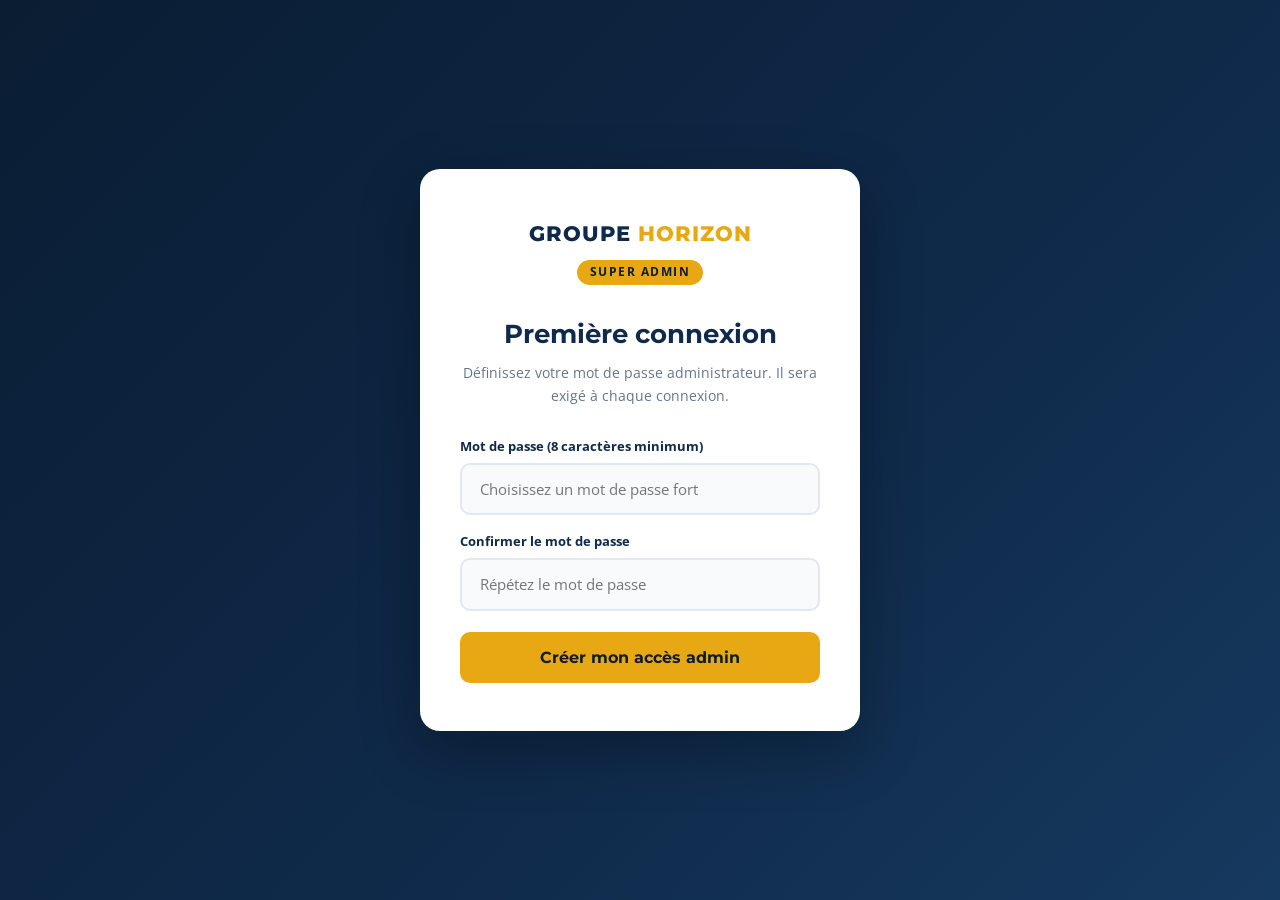
==== commit 0a059679: "Suppression de tous les emojis des pages et de l'admin - Toutes les pages HTML publiques (index, btp" ====
--- a/admin.html
+++ b/admin.html
@@ -237,7 +237,7 @@
     }
     .toast.show { transform: translateY(0); opacity: 1; }
     .toast.success { border-left: 4px solid var(--green); }
-    .toast.error   { border-left: 4px solid var(--red); }
+    .toast.error { border-left: 4px solid var(--red); }
 
     /* ====== TABS ====== */
     .tabs-nav {
@@ -332,7 +332,7 @@
 <div id="setup-screen" class="auth-screen" style="display:none">
   <div class="auth-card">
     <div class="auth-logo">GROUPE <span>HORIZON</span></div>
-    <div class="auth-badge">⚡ Super Admin</div>
+    <div class="auth-badge">Super Admin</div>
     <h2 class="auth-title">Première connexion</h2>
     <p class="auth-subtitle">Définissez votre mot de passe administrateur. Il sera exigé à chaque connexion.</p>
     <form class="auth-form" id="setup-form">
@@ -345,7 +345,7 @@
         <input type="password" id="s-pwd2" placeholder="Répétez le mot de passe" autocomplete="new-password">
       </div>
       <div class="auth-error" id="s-err"></div>
-      <button type="submit" class="auth-btn">🔐 Créer mon accès admin</button>
+      <button type="submit" class="auth-btn">Créer mon accès admin</button>
     </form>
   </div>
 </div>
@@ -354,7 +354,7 @@
 <div id="login-screen" class="auth-screen" style="display:none">
   <div class="auth-card">
     <div class="auth-logo">GROUPE <span>HORIZON</span></div>
-    <div class="auth-badge">⚡ Super Admin</div>
+    <div class="auth-badge">Super Admin</div>
     <h2 class="auth-title">Connexion</h2>
     <p class="auth-subtitle">Accès réservé à l'administrateur du site Groupe Horizon.</p>
     <form class="auth-form" id="login-form">
@@ -363,7 +363,7 @@
         <input type="password" id="l-pwd" placeholder="Votre mot de passe admin" autocomplete="current-password">
       </div>
       <div class="auth-error" id="l-err"></div>
-      <button type="submit" class="auth-btn">🔓 Accéder au tableau de bord</button>
+      <button type="submit" class="auth-btn">Accéder au tableau de bord</button>
     </form>
   </div>
 </div>
@@ -374,30 +374,30 @@
   <aside class="sidebar">
     <div class="sidebar-header">
       <div class="sidebar-logo">GROUPE <span>HORIZON</span></div>
-      <div class="sidebar-badge">⚡ Super Admin</div>
+      <div class="sidebar-badge">Super Admin</div>
     </div>
     <nav class="sidebar-nav">
       <div class="nav-group-title">Général</div>
-      <div class="nav-item active" data-panel="dashboard"><span class="nav-icon">🏠</span>Tableau de bord</div>
-      <div class="nav-item" data-panel="contact"><span class="nav-icon">📞</span>Contact &amp; coordonnées</div>
-      <div class="nav-item" data-panel="theme"><span class="nav-icon">🎨</span>Thème &amp; couleurs</div>
+      <div class="nav-item active" data-panel="dashboard"><span class="nav-icon"></span>Tableau de bord</div>
+      <div class="nav-item" data-panel="contact"><span class="nav-icon"></span>Contact &amp; coordonnées</div>
+      <div class="nav-item" data-panel="theme"><span class="nav-icon"></span>Thème &amp; couleurs</div>
 
       <div class="nav-group-title">Pages du site</div>
-      <div class="nav-item" data-panel="accueil"><span class="nav-icon">🌐</span>Accueil</div>
-      <div class="nav-item" data-panel="restauration"><span class="nav-icon">🍽️</span>Restauration</div>
-      <div class="nav-item" data-panel="imprimerie"><span class="nav-icon">🖨️</span>Imprimerie</div>
-      <div class="nav-item" data-panel="btp"><span class="nav-icon">🏗️</span>BTP &amp; Construction</div>
-      <div class="nav-item" data-panel="automobile"><span class="nav-icon">🚗</span>Automobile</div>
-      <div class="nav-item" data-panel="securite"><span class="nav-icon">📹</span>Sécurité</div>
-      <div class="nav-item" data-panel="elevage"><span class="nav-icon">🐄</span>Élevage</div>
-      <div class="nav-item" data-panel="immobilier"><span class="nav-icon">🏠</span>Immobilier</div>
-      <div class="nav-item" data-panel="foncier"><span class="nav-icon">📐</span>Foncier</div>
+      <div class="nav-item" data-panel="accueil"><span class="nav-icon"></span>Accueil</div>
+      <div class="nav-item" data-panel="restauration"><span class="nav-icon"></span>Restauration</div>
+      <div class="nav-item" data-panel="imprimerie"><span class="nav-icon"></span>Imprimerie</div>
+      <div class="nav-item" data-panel="btp"><span class="nav-icon"></span>BTP &amp; Construction</div>
+      <div class="nav-item" data-panel="automobile"><span class="nav-icon"></span>Automobile</div>
+      <div class="nav-item" data-panel="securite"><span class="nav-icon"></span>Sécurité</div>
+      <div class="nav-item" data-panel="elevage"><span class="nav-icon"></span>Élevage</div>
+      <div class="nav-item" data-panel="immobilier"><span class="nav-icon"></span>Immobilier</div>
+      <div class="nav-item" data-panel="foncier"><span class="nav-icon"></span>Foncier</div>
 
       <div class="nav-group-title">Administration</div>
-      <div class="nav-item" data-panel="settings"><span class="nav-icon">⚙️</span>Paramètres</div>
+      <div class="nav-item" data-panel="settings"><span class="nav-icon"></span>Paramètres</div>
     </nav>
     <div class="sidebar-footer">
-      <button class="logout-btn" id="logout-btn">🚪 Se déconnecter</button>
+      <button class="logout-btn" id="logout-btn">Se déconnecter</button>
     </div>
   </aside>
 
@@ -415,7 +415,7 @@
       <!-- DASHBOARD -->
       <div id="panel-dashboard" class="panel active">
         <div class="dash-welcome">
-          <h2>Bienvenue, Administrateur 👋</h2>
+          <h2>Bienvenue, Administrateur </h2>
           <p>Modifiez textes, photos et contenu de chaque page directement depuis ce tableau de bord.</p>
         </div>
         <div class="dash-grid" id="dash-grid"></div>
@@ -424,7 +424,7 @@
       <!-- CONTACT -->
       <div id="panel-contact" class="panel">
         <div class="form-section">
-          <div class="section-head"><span>📞</span><span class="section-head-title">Coordonnées &amp; contact</span></div>
+          <div class="section-head"><span></span><span class="section-head-title">Coordonnées &amp; contact</span></div>
           <div class="section-body">
             <div class="fg row2">
               <div><label>Téléphone principal</label><input class="fi" id="c_phone" placeholder="+225 00 00 00 00 00"></div>
@@ -436,7 +436,7 @@
           </div>
         </div>
         <div class="actions-bar">
-          <button class="btn-save" onclick="saveSection('contact')">💾 Sauvegarder</button>
+          <button class="btn-save" onclick="saveSection('contact')">Sauvegarder</button>
           <a href="index.html#contact" target="_blank" class="btn-link">↗ Voir la section contact</a>
         </div>
       </div>
@@ -444,7 +444,7 @@
       <!-- THEME -->
       <div id="panel-theme" class="panel">
         <div class="form-section">
-          <div class="section-head"><span>🎨</span><span class="section-head-title">Couleurs du site</span></div>
+          <div class="section-head"><span></span><span class="section-head-title">Couleurs du site</span></div>
           <div class="section-body">
             <div class="fg row2">
               <div>
@@ -462,7 +462,7 @@
           </div>
         </div>
         <div class="actions-bar">
-          <button class="btn-save" onclick="saveTheme()">💾 Appliquer le thème</button>
+          <button class="btn-save" onclick="saveTheme()">Appliquer le thème</button>
           <button class="btn-danger" onclick="resetTheme()">Réinitialiser</button>
         </div>
       </div>
@@ -470,14 +470,14 @@
       <!-- ACCUEIL -->
       <div id="panel-accueil" class="panel">
         <div class="form-section">
-          <div class="section-head"><span>🌐</span><span class="section-head-title">Bannière principale (hero)</span></div>
+          <div class="section-head"><span></span><span class="section-head-title">Bannière principale (hero)</span></div>
           <div class="section-body">
             <div class="fg"><label>Titre principal</label><input class="fi" id="accueil_hero_title" placeholder="Le Groupe qui bâtit votre avenir"></div>
             <div class="fg"><label>Sous-titre</label><textarea class="fi" id="accueil_hero_sub" placeholder="Immobilier, BTP, Restauration, Automobile..."></textarea></div>
           </div>
         </div>
         <div class="form-section">
-          <div class="section-head"><span>📊</span><span class="section-head-title">Chiffres clés</span></div>
+          <div class="section-head"><span></span><span class="section-head-title">Chiffres clés</span></div>
           <div class="section-body">
             <div class="fg row3">
               <div><label>Chiffre 1</label><input class="fi" id="accueil_stat1_n" placeholder="8+">
@@ -490,7 +490,7 @@
           </div>
         </div>
         <div class="actions-bar">
-          <button class="btn-save" onclick="saveSection('accueil')">💾 Sauvegarder</button>
+          <button class="btn-save" onclick="saveSection('accueil')">Sauvegarder</button>
           <button class="btn-danger" onclick="resetSection('accueil')">Réinitialiser</button>
           <a href="index.html" target="_blank" class="btn-link">↗ Voir la page</a>
         </div>
@@ -498,20 +498,20 @@
 
       <!-- SECTOR PANELS (generated by JS) -->
       <div id="panel-restauration" class="panel"></div>
-      <div id="panel-imprimerie"   class="panel"></div>
-      <div id="panel-btp"          class="panel"></div>
-      <div id="panel-automobile"   class="panel"></div>
-      <div id="panel-securite"     class="panel"></div>
-      <div id="panel-elevage"      class="panel"></div>
-      <div id="panel-immobilier"   class="panel"></div>
-      <div id="panel-foncier"      class="panel"></div>
+      <div id="panel-imprimerie" class="panel"></div>
+      <div id="panel-btp" class="panel"></div>
+      <div id="panel-automobile" class="panel"></div>
+      <div id="panel-securite" class="panel"></div>
+      <div id="panel-elevage" class="panel"></div>
+      <div id="panel-immobilier" class="panel"></div>
+      <div id="panel-foncier" class="panel"></div>
 
       <!-- SETTINGS -->
       <div id="panel-settings" class="panel">
         <div class="form-section">
-          <div class="section-head"><span>🔑</span><span class="section-head-title">Changer le mot de passe</span></div>
+          <div class="section-head"><span></span><span class="section-head-title">Changer le mot de passe</span></div>
           <div class="section-body">
-            <div class="info-box">⚠️ Choisissez un mot de passe fort (8 caractères minimum). Il sera requis à chaque connexion.</div>
+            <div class="info-box">Choisissez un mot de passe fort (8 caractères minimum). Il sera requis à chaque connexion.</div>
             <div class="fg"><label>Mot de passe actuel</label><input type="password" class="fi" id="s_old"></div>
             <div class="fg row2">
               <div><label>Nouveau mot de passe</label><input type="password" class="fi" id="s_new"></div>
@@ -521,12 +521,12 @@
           </div>
         </div>
         <div class="actions-bar">
-          <button class="btn-save" onclick="changePassword()">🔐 Mettre à jour le mot de passe</button>
+          <button class="btn-save" onclick="changePassword()">Mettre à jour le mot de passe</button>
         </div>
         <div class="danger-zone" style="margin-top:1.5rem">
-          <h4>⚠️ Zone de danger</h4>
+          <h4>Zone de danger</h4>
           <p>Réinitialise tout le contenu personnalisé, toutes les photos et le thème. Cette action est irréversible.</p>
-          <button class="btn-danger" onclick="resetAll()">🗑️ Tout réinitialiser</button>
+          <button class="btn-danger" onclick="resetAll()">Tout réinitialiser</button>
         </div>
       </div>
 
@@ -540,18 +540,18 @@
 /* =====================================================
    CONSTANTES
 ===================================================== */
-const HASH_KEY    = 'gh_admin_hash';
+const HASH_KEY = 'gh_admin_hash';
 const SESSION_KEY = 'gh_admin_session';
-const DATA_KEY    = 'horizonContent';
-const THEME_KEY   = 'horizonTheme';
-const IMG_PFX     = 'horizonImg_';
+const DATA_KEY = 'horizonContent';
+const THEME_KEY = 'horizonTheme';
+const IMG_PFX = 'horizonImg_';
 
 /* =====================================================
    CONFIG PAGES
 ===================================================== */
 const PAGE_META = [
   {
-    id:'restauration', icon:'🍽️', label:'Restauration', href:'restauration.html',
+    id:'restauration', icon:'', label:'Restauration', href:'restauration.html',
     galDef:['Plats ivoiriens','Cuisine africaine','Grillade & BBQ','Formules buffet','Traiteur mariage','Livraison express'],
     newsDef:[
       ['Juin 2026','Nouveau menu saison des pluies','Découvrez nos nouveaux plats chauds...'],
@@ -560,16 +560,16 @@
     ],
     checks:['Restaurant : cuisine ivoirienne, africaine et internationale','Traiteur événementiel : mariages, séminaires, réceptions','Restauration collective pour entreprises et écoles','Livraison de repas et plats à emporter','Produits frais issus de notre propre élevage'],
     cardDef:[
-      {icon:'🍱',name:'Menu du jour',desc:'Un plat chaud au choix + boisson.',price:'3 000 FCFA'},
-      {icon:'🥩',name:'Menu VIP',desc:'Entrée + plat + dessert + boisson.',price:'6 000 FCFA'},
-      {icon:'💍',name:'Traiteur mariage',desc:'Formule complète, cocktail, buffet.',price:'Sur devis'},
-      {icon:'🤝',name:'Traiteur séminaire',desc:'Pauses-café, buffet, cocktail.',price:'Sur devis'},
-      {icon:'🏫',name:'Restauration collective',desc:'Contrat mensuel entreprises.',price:'Sur devis'},
-      {icon:'🛵',name:'Livraison à domicile',desc:'Livraison rapide sur Abidjan.',price:'dès 5 000 FCFA'},
+      {icon:'',name:'Menu du jour',desc:'Un plat chaud au choix + boisson.',price:'3 000 FCFA'},
+      {icon:'',name:'Menu VIP',desc:'Entrée + plat + dessert + boisson.',price:'6 000 FCFA'},
+      {icon:'',name:'Traiteur mariage',desc:'Formule complète, cocktail, buffet.',price:'Sur devis'},
+      {icon:'',name:'Traiteur séminaire',desc:'Pauses-café, buffet, cocktail.',price:'Sur devis'},
+      {icon:'',name:'Restauration collective',desc:'Contrat mensuel entreprises.',price:'Sur devis'},
+      {icon:'',name:'Livraison à domicile',desc:'Livraison rapide sur Abidjan.',price:'dès 5 000 FCFA'},
     ],
   },
   {
-    id:'imprimerie', icon:'🖨️', label:'Imprimerie', href:'imprimerie.html',
+    id:'imprimerie', icon:'', label:'Imprimerie', href:'imprimerie.html',
     galDef:['Cartes de visite','Flyers & prospectus','Bâches & kakémonos','Enseignes lumineuses','Grand format','Reliure & finitions'],
     newsDef:[
       ['Juin 2026','Nouveau traceur grand format','Nous investissons dans une nouvelle machine...'],
@@ -578,16 +578,16 @@
     ],
     checks:['Impression offset et numérique haute qualité','Cartes de visite, flyers, brochures, catalogues','Bâches, kakémonos, roll-up et affichage','Enseignes lumineuses et panneaux extérieurs','Reliure, pelliculage et finitions spéciales'],
     cardDef:[
-      {icon:'🪪',name:'Cartes de visite',desc:'250 cartes, 2 faces couleur.',price:'8 000 FCFA'},
-      {icon:'📄',name:'Flyers A5',desc:'1000 exemplaires recto-verso couleur.',price:'15 000 FCFA'},
-      {icon:'📜',name:'Brochure A4',desc:'500 exemplaires 8 pages couleur.',price:'45 000 FCFA'},
-      {icon:'🚩',name:'Bâche publicitaire',desc:'Format 2×1 m, impression HD.',price:'25 000 FCFA'},
-      {icon:'🪟',name:'Kakémono / roll-up',desc:'85×200 cm avec pied aluminium.',price:'35 000 FCFA'},
-      {icon:'💡',name:'Enseigne lumineuse',desc:'Lettres découpées et backlit.',price:'Sur devis'},
+      {icon:'',name:'Cartes de visite',desc:'250 cartes, 2 faces couleur.',price:'8 000 FCFA'},
+      {icon:'',name:'Flyers A5',desc:'1000 exemplaires recto-verso couleur.',price:'15 000 FCFA'},
+      {icon:'',name:'Brochure A4',desc:'500 exemplaires 8 pages couleur.',price:'45 000 FCFA'},
+      {icon:'',name:'Bâche publicitaire',desc:'Format 2×1 m, impression HD.',price:'25 000 FCFA'},
+      {icon:'',name:'Kakémono / roll-up',desc:'85×200 cm avec pied aluminium.',price:'35 000 FCFA'},
+      {icon:'',name:'Enseigne lumineuse',desc:'Lettres découpées et backlit.',price:'Sur devis'},
     ],
   },
   {
-    id:'btp', icon:'🏗️', label:'BTP & Construction', href:'btp.html',
+    id:'btp', icon:'', label:'BTP & Construction', href:'btp.html',
     galDef:['Construction villa','Rénovation intérieure','Électricité bâtiment','Plomberie & sanitaires','Peinture & finitions','Suivi de chantier'],
     newsDef:[
       ['Juin 2026','Livraison villa R+1 à Cocody','Remise des clés d\'une villa duplex de 280 m²...'],
@@ -596,16 +596,16 @@
     ],
     checks:['Construction de villas, immeubles et bâtiments industriels','Rénovation et réhabilitation de bâtiments anciens','Travaux publics : voirie, assainissement, terrassement','Plomberie, électricité, peinture, carrelage et menuiserie','Suivi de chantier et maîtrise d\'œuvre','Études techniques et plans d\'architecte'],
     cardDef:[
-      {icon:'🏠',name:'Construction villa',desc:'Maison individuelle clé en main.',price:'Sur devis'},
-      {icon:'🔨',name:'Rénovation complète',desc:'Réhabilitation intérieure et extérieure.',price:'Sur devis'},
-      {icon:'⚡',name:'Électricité bâtiment',desc:'Installation complète, mise aux normes.',price:'Sur devis'},
-      {icon:'🚿',name:'Plomberie & sanitaires',desc:'Installation complète, tuyauterie.',price:'Sur devis'},
-      {icon:'🎨',name:'Peinture & finitions',desc:'Intérieure et extérieure, carrelage.',price:'Sur devis'},
-      {icon:'📋',name:'Suivi de chantier',desc:'Maîtrise d\'œuvre, rapports hebdo.',price:'Sur devis'},
+      {icon:'',name:'Construction villa',desc:'Maison individuelle clé en main.',price:'Sur devis'},
+      {icon:'',name:'Rénovation complète',desc:'Réhabilitation intérieure et extérieure.',price:'Sur devis'},
+      {icon:'',name:'Électricité bâtiment',desc:'Installation complète, mise aux normes.',price:'Sur devis'},
+      {icon:'',name:'Plomberie & sanitaires',desc:'Installation complète, tuyauterie.',price:'Sur devis'},
+      {icon:'',name:'Peinture & finitions',desc:'Intérieure et extérieure, carrelage.',price:'Sur devis'},
+      {icon:'',name:'Suivi de chantier',desc:'Maîtrise d\'œuvre, rapports hebdo.',price:'Sur devis'},
     ],
   },
   {
-    id:'automobile', icon:'🚗', label:'Automobile', href:'automobile.html',
+    id:'automobile', icon:'', label:'Automobile', href:'automobile.html',
     galDef:['Citadines & berlines','SUV & 4x4','Minibus 9-15 places','Location avec chauffeur','Atelier & entretien','Véhicules d\'occasion'],
     newsDef:[
       ['Juin 2026','5 nouveaux SUV dans notre parc','Nous renforçons notre flotte avec 5 Toyota RAV4 2024...'],
@@ -614,16 +614,16 @@
     ],
     checks:['Location courte et longue durée','Location avec chauffeur pour déplacements professionnels','Vente de véhicules neufs et d\'occasion garantis','Reprise de votre ancien véhicule','Solutions de financement adaptées'],
     cardDef:[
-      {icon:'🚗',name:'Citadine / Berline',desc:'Toyota Corolla ou similaire. Climatisée, assurée.',price:'25 000 FCFA/jour'},
-      {icon:'🚙',name:'SUV / 4x4',desc:'Toyota Prado ou similaire. GPS inclus.',price:'45 000 FCFA/jour'},
-      {icon:'🚐',name:'Minibus 9-15 places',desc:'Transport de groupe, climatisé.',price:'55 000 FCFA/jour'},
-      {icon:'👔',name:'Avec chauffeur',desc:'Chauffeur professionnel et discret.',price:'+15 000 FCFA/jour'},
-      {icon:'📅',name:'Location longue durée',desc:'Contrat mensuel avec entretien inclus.',price:'Sur devis'},
-      {icon:'🏷️',name:'Véhicule d\'occasion',desc:'Contrôlé et garanti 3 mois.',price:'Sur devis'},
+      {icon:'',name:'Citadine / Berline',desc:'Toyota Corolla ou similaire. Climatisée, assurée.',price:'25 000 FCFA/jour'},
+      {icon:'',name:'SUV / 4x4',desc:'Toyota Prado ou similaire. GPS inclus.',price:'45 000 FCFA/jour'},
+      {icon:'',name:'Minibus 9-15 places',desc:'Transport de groupe, climatisé.',price:'55 000 FCFA/jour'},
+      {icon:'',name:'Avec chauffeur',desc:'Chauffeur professionnel et discret.',price:'+15 000 FCFA/jour'},
+      {icon:'',name:'Location longue durée',desc:'Contrat mensuel avec entretien inclus.',price:'Sur devis'},
+      {icon:'',name:'Véhicule d\'occasion',desc:'Contrôlé et garanti 3 mois.',price:'Sur devis'},
     ],
   },
   {
-    id:'securite', icon:'📹', label:'Sécurité', href:'securite.html',
+    id:'securite', icon:'', label:'Sécurité', href:'securite.html',
     galDef:['Caméras IP HD','Centrale d\'alarme','Contrôle d\'accès','Télésurveillance 24h','Agents de sécurité','Installation réseau'],
     newsDef:[
       ['Juin 2026','Caméras 4K disponibles','Nos nouvelles caméras haute définition 4K Ultra...'],
@@ -632,16 +632,16 @@
     ],
     checks:['Vidéosurveillance IP et analogique HD','Systèmes d\'alarme intrusion et incendie','Contrôle d\'accès et badges magnétiques','Télésurveillance 24h/24 avec intervention rapide','Agents de sécurité qualifiés et certifiés','Installation et maintenance de réseaux'],
     cardDef:[
-      {icon:'📷',name:'Pack surveillance 4 caméras',desc:'4 caméras HD + enregistreur DVR.',price:'250 000 FCFA'},
-      {icon:'🔔',name:'Alarme intrusion',desc:'Centrale + détecteurs + sirène.',price:'180 000 FCFA'},
-      {icon:'🚪',name:'Contrôle d\'accès',desc:'Badge, digicode, biométrique.',price:'Sur devis'},
-      {icon:'📡',name:'Télésurveillance',desc:'Surveillance 24h/24 avec intervention.',price:'15 000 FCFA/mois'},
-      {icon:'👮',name:'Agents de sécurité',desc:'Gardiens qualifiés, formés CNSP.',price:'Sur devis'},
-      {icon:'🔌',name:'Réseau informatique',desc:'Câblage, Wi-Fi, fibre optique.',price:'Sur devis'},
+      {icon:'',name:'Pack surveillance 4 caméras',desc:'4 caméras HD + enregistreur DVR.',price:'250 000 FCFA'},
+      {icon:'',name:'Alarme intrusion',desc:'Centrale + détecteurs + sirène.',price:'180 000 FCFA'},
+      {icon:'',name:'Contrôle d\'accès',desc:'Badge, digicode, biométrique.',price:'Sur devis'},
+      {icon:'',name:'Télésurveillance',desc:'Surveillance 24h/24 avec intervention.',price:'15 000 FCFA/mois'},
+      {icon:'',name:'Agents de sécurité',desc:'Gardiens qualifiés, formés CNSP.',price:'Sur devis'},
+      {icon:'',name:'Réseau informatique',desc:'Câblage, Wi-Fi, fibre optique.',price:'Sur devis'},
     ],
   },
   {
-    id:'elevage', icon:'🐄', label:'Élevage', href:'elevage.html',
+    id:'elevage', icon:'', label:'Élevage', href:'elevage.html',
     galDef:['Cheptel bovin','Élevage avicole','Porcin & ovin','Fourrage naturel','Soins vétérinaires','Livraison directe'],
     newsDef:[
       ['Juin 2026','Nouveau lot de 50 bovins','Notre cheptel s\'agrandit avec 50 nouveaux bovins...'],
@@ -650,16 +650,16 @@
     ],
     checks:['Élevage bovin, ovin et caprin','Aviculture : volailles et œufs frais','Élevage porcin en filière contrôlée','Fourrage naturel cultivé sur site','Suivi vétérinaire régulier des animaux','Livraison directe aux professionnels'],
     cardDef:[
-      {icon:'🐄',name:'Bovin (vache/taureau)',desc:'Races locales et croisées, bonne conformation.',price:'Sur devis'},
-      {icon:'🐔',name:'Volailles & poulets',desc:'Poulets de chair, poules pondeuses, pintades.',price:'Sur devis'},
-      {icon:'🐖',name:'Porcs & ovin',desc:'Porcs charcutiers et moutons.',price:'Sur devis'},
-      {icon:'🥚',name:'Œufs frais',desc:'Poules élevées en plein air.',price:'2 500 FCFA/plateau'},
-      {icon:'🌿',name:'Fourrage & aliments',desc:'Maïs, soja, foin pour éleveurs.',price:'Sur devis'},
-      {icon:'🚚',name:'Livraison pro',desc:'Directement restaurants et marchés.',price:'Sur devis'},
+      {icon:'',name:'Bovin (vache/taureau)',desc:'Races locales et croisées, bonne conformation.',price:'Sur devis'},
+      {icon:'',name:'Volailles & poulets',desc:'Poulets de chair, poules pondeuses, pintades.',price:'Sur devis'},
+      {icon:'',name:'Porcs & ovin',desc:'Porcs charcutiers et moutons.',price:'Sur devis'},
+      {icon:'',name:'Œufs frais',desc:'Poules élevées en plein air.',price:'2 500 FCFA/plateau'},
+      {icon:'',name:'Fourrage & aliments',desc:'Maïs, soja, foin pour éleveurs.',price:'Sur devis'},
+      {icon:'',name:'Livraison pro',desc:'Directement restaurants et marchés.',price:'Sur devis'},
     ],
   },
   {
-    id:'immobilier', icon:'🏠', label:'Immobilier', href:'immobilier.html',
+    id:'immobilier', icon:'', label:'Immobilier', href:'immobilier.html',
     galDef:['Villa à vendre','Appartements neufs','Terrain constructible','Bureau à louer','Résidence sécurisée','Gestion locative'],
     newsDef:[
       ['Juin 2026','Villa 4 chambres à Cocody','Nouvelle villa R+1 en vente à Cocody Ambassades...'],
@@ -668,16 +668,16 @@
     ],
     checks:['Vente de terrains et de maisons','Location de villas, appartements et bureaux','Gestion locative clé en main','Syndic de copropriété','Conseil en investissement immobilier','Estimation et expertise de biens'],
     cardDef:[
-      {icon:'🏡',name:'Villa à vendre',desc:'Villas 3 à 6 chambres sur plan ou prêtes.',price:'Sur devis'},
-      {icon:'🏢',name:'Appartement neuf',desc:'T2 à T4 dans résidences sécurisées.',price:'Sur devis'},
-      {icon:'📐',name:'Terrain constructible',desc:'Lots viabilisés avec titre foncier.',price:'Sur devis'},
-      {icon:'🏬',name:'Bureau / commercial',desc:'Plateaux de bureaux et locaux commerciaux.',price:'Sur devis'},
-      {icon:'🔑',name:'Gestion locative',desc:'Encaissement, entretien, suivi.',price:'10% des loyers'},
-      {icon:'📊',name:'Conseil immobilier',desc:'Estimation, expertise et conseil achat.',price:'Sur devis'},
+      {icon:'',name:'Villa à vendre',desc:'Villas 3 à 6 chambres sur plan ou prêtes.',price:'Sur devis'},
+      {icon:'',name:'Appartement neuf',desc:'T2 à T4 dans résidences sécurisées.',price:'Sur devis'},
+      {icon:'',name:'Terrain constructible',desc:'Lots viabilisés avec titre foncier.',price:'Sur devis'},
+      {icon:'',name:'Bureau / commercial',desc:'Plateaux de bureaux et locaux commerciaux.',price:'Sur devis'},
+      {icon:'',name:'Gestion locative',desc:'Encaissement, entretien, suivi.',price:'10% des loyers'},
+      {icon:'',name:'Conseil immobilier',desc:'Estimation, expertise et conseil achat.',price:'Sur devis'},
     ],
   },
   {
-    id:'foncier', icon:'📐', label:'Aménagement foncier', href:'foncier.html',
+    id:'foncier', icon:'', label:'Aménagement foncier', href:'foncier.html',
     galDef:['Bornage de terrain','Levé topographique','Lotissement parcelles','Titre foncier','Route d\'accès','Clôture & viabilisation'],
     newsDef:[
       ['Juin 2026','Nouveau lotissement à Songon','25 parcelles disponibles dans la zone de Songon...'],
@@ -686,12 +686,12 @@
     ],
     checks:['Bornage et délimitation de parcelles','Levés topographiques et géomètre-expert','Lotissement et division de terrain','Acquisition et sécurisation de titre foncier','Viabilisation : eau, électricité, route d\'accès','Clôture et murs de délimitation'],
     cardDef:[
-      {icon:'📍',name:'Bornage de terrain',desc:'Délimitation précise avec bornes officielles.',price:'Sur devis'},
-      {icon:'📊',name:'Levé topographique',desc:'Cartographie et plan de masse certifiés.',price:'Sur devis'},
-      {icon:'📋',name:'Obtention titre foncier',desc:'Accompagnement complet dossier TF.',price:'Sur devis'},
-      {icon:'🏘️',name:'Lotissement',desc:'Division en lots + plan d\'urbanisme.',price:'Sur devis'},
-      {icon:'🛣️',name:'Voirie & accès',desc:'Ouverture de pistes et routes d\'accès.',price:'Sur devis'},
-      {icon:'🧱',name:'Clôture & viabilisation',desc:'Mur de clôture et raccordements réseaux.',price:'Sur devis'},
+      {icon:'',name:'Bornage de terrain',desc:'Délimitation précise avec bornes officielles.',price:'Sur devis'},
+      {icon:'',name:'Levé topographique',desc:'Cartographie et plan de masse certifiés.',price:'Sur devis'},
+      {icon:'',name:'Obtention titre foncier',desc:'Accompagnement complet dossier TF.',price:'Sur devis'},
+      {icon:'',name:'Lotissement',desc:'Division en lots + plan d\'urbanisme.',price:'Sur devis'},
+      {icon:'',name:'Voirie & accès',desc:'Ouverture de pistes et routes d\'accès.',price:'Sur devis'},
+      {icon:'',name:'Clôture & viabilisation',desc:'Mur de clôture et raccordements réseaux.',price:'Sur devis'},
     ],
   },
 ];
@@ -709,14 +709,14 @@
 ===================================================== */
 async function sha256(str) {
   const buf = await crypto.subtle.digest('SHA-256', new TextEncoder().encode(str));
-  return Array.from(new Uint8Array(buf)).map(b => b.toString(16).padStart(2,'0')).join('');
+  return Array.from(new Uint8Array(buf)).map(b =>b.toString(16).padStart(2,'0')).join('');
 }
 
 /* =====================================================
    AUTH
 ===================================================== */
 function isFirstRun() { return !localStorage.getItem(HASH_KEY); }
-function isLoggedIn()  { return sessionStorage.getItem(SESSION_KEY) === '1'; }
+function isLoggedIn() { return sessionStorage.getItem(SESSION_KEY) === '1'; }
 
 function showAuth() {
   if (isFirstRun()) {
@@ -738,21 +738,21 @@
   updateThemePreview();
 }
 
-document.getElementById('setup-form').addEventListener('submit', async e => {
+document.getElementById('setup-form').addEventListener('submit', async e =>{
   e.preventDefault();
-  const pwd  = document.getElementById('s-pwd').value;
+  const pwd = document.getElementById('s-pwd').value;
   const pwd2 = document.getElementById('s-pwd2').value;
-  const err  = document.getElementById('s-err');
+  const err = document.getElementById('s-err');
   if (pwd.length < 8) { showErr(err,'Le mot de passe doit contenir au moins 8 caractères.'); return; }
-  if (pwd !== pwd2)    { showErr(err,'Les deux mots de passe ne correspondent pas.'); return; }
+  if (pwd !== pwd2) { showErr(err,'Les deux mots de passe ne correspondent pas.'); return; }
   err.classList.remove('show');
   localStorage.setItem(HASH_KEY, await sha256(pwd));
   sessionStorage.setItem(SESSION_KEY, '1');
   showAdmin();
-  toast('✅ Accès administrateur créé avec succès !', 'success');
+  toast('Accès administrateur créé avec succès !', 'success');
 });
 
-document.getElementById('login-form').addEventListener('submit', async e => {
+document.getElementById('login-form').addEventListener('submit', async e =>{
   e.preventDefault();
   const pwd = document.getElementById('l-pwd').value;
   const err = document.getElementById('l-err');
@@ -760,13 +760,13 @@
     sessionStorage.setItem(SESSION_KEY, '1');
     err.classList.remove('show');
     showAdmin();
-    toast('✅ Connexion réussie !', 'success');
+    toast('Connexion réussie !', 'success');
   } else {
     showErr(err, 'Mot de passe incorrect. Réessayez.');
   }
 });
 
-document.getElementById('logout-btn').addEventListener('click', () => {
+document.getElementById('logout-btn').addEventListener('click', () =>{
   sessionStorage.removeItem(SESSION_KEY);
   location.reload();
 });
@@ -775,23 +775,23 @@
    NAVIGATION
 ===================================================== */
 function showPanel(id) {
-  document.querySelectorAll('.panel').forEach(p => p.classList.remove('active'));
-  document.querySelectorAll('.nav-item').forEach(n => n.classList.remove('active'));
+  document.querySelectorAll('.panel').forEach(p =>p.classList.remove('active'));
+  document.querySelectorAll('.nav-item').forEach(n =>n.classList.remove('active'));
   document.getElementById('panel-' + id)?.classList.add('active');
   document.querySelector(`.nav-item[data-panel="${id}"]`)?.classList.add('active');
   document.getElementById('topbar-title').textContent = PANEL_TITLES[id] || id;
   window.scrollTo(0, 0);
 }
 
-document.querySelectorAll('.nav-item[data-panel]').forEach(el => {
-  el.addEventListener('click', () => showPanel(el.dataset.panel));
+document.querySelectorAll('.nav-item[data-panel]').forEach(el =>{
+  el.addEventListener('click', () =>showPanel(el.dataset.panel));
 });
 
 /* =====================================================
    STORAGE
 ===================================================== */
-function getData()       { try { return JSON.parse(localStorage.getItem(DATA_KEY) || '{}'); } catch { return {}; } }
-function mergeData(obj)  { const d = getData(); Object.assign(d, obj); localStorage.setItem(DATA_KEY, JSON.stringify(d)); }
+function getData() { try { return JSON.parse(localStorage.getItem(DATA_KEY) || '{}'); } catch { return {}; } }
+function mergeData(obj) { const d = getData(); Object.assign(d, obj); localStorage.setItem(DATA_KEY, JSON.stringify(d)); }
 function clearPrefix(pfx){ const d = getData(); Object.keys(d).filter(k=>k.startsWith(pfx+'_')).forEach(k=>delete d[k]); localStorage.setItem(DATA_KEY, JSON.stringify(d)); }
 
 /* =====================================================
@@ -799,13 +799,13 @@
 ===================================================== */
 function buildDashboard() {
   const items = [
-    {id:'contact', icon:'📞', label:'Contact'},
-    {id:'theme',   icon:'🎨', label:'Thème'},
-    {id:'accueil', icon:'🌐', label:'Accueil'},
+    {id:'contact', icon:'', label:'Contact'},
+    {id:'theme', icon:'', label:'Thème'},
+    {id:'accueil', icon:'', label:'Accueil'},
     ...PAGE_META,
-    {id:'settings',icon:'⚙️', label:'Paramètres'},
+    {id:'settings',icon:'', label:'Paramètres'},
   ];
-  document.getElementById('dash-grid').innerHTML = items.map(p => `
+  document.getElementById('dash-grid').innerHTML = items.map(p =>`
     <div class="dash-card" onclick="showPanel('${p.id}')">
       <div class="dash-icon">${p.icon}</div>
       <div class="dash-name">${p.label}</div>
@@ -817,16 +817,16 @@
    BUILD ALL PAGE PANELS
 ===================================================== */
 function buildAllPagePanels() {
-  PAGE_META.forEach(meta => {
+  PAGE_META.forEach(meta =>{
     const panel = document.getElementById('panel-' + meta.id);
     if (!panel) return;
     panel.innerHTML = buildPagePanel(meta);
     // Wire tab buttons
-    panel.querySelectorAll('.tab-btn').forEach(btn => {
-      btn.addEventListener('click', () => {
+    panel.querySelectorAll('.tab-btn').forEach(btn =>{
+      btn.addEventListener('click', () =>{
         const tabId = btn.dataset.tab;
-        panel.querySelectorAll('.tab-btn').forEach(b => b.classList.remove('active'));
-        panel.querySelectorAll('.tab-pane').forEach(p => p.classList.remove('active'));
+        panel.querySelectorAll('.tab-btn').forEach(b =>b.classList.remove('active'));
+        panel.querySelectorAll('.tab-pane').forEach(p =>p.classList.remove('active'));
         btn.classList.add('active');
         panel.querySelector('#' + tabId)?.classList.add('active');
       });
@@ -837,16 +837,16 @@
 function buildPagePanel(m) {
   const p = m.id;
   const tabs = [
-    { key:'entete',    label:'En-tête' },
-    { key:'boutique',  label:'Boutique' },
-    { key:'pres',      label:'Présentation' },
-    { key:'galerie',   label:'📸 Galerie' },
-    { key:'actu',      label:'Actualités' },
-    { key:'cta',       label:'CTA' },
+    { key:'entete', label:'En-tête' },
+    { key:'boutique', label:'Boutique' },
+    { key:'pres', label:'Présentation' },
+    { key:'galerie', label:'Galerie' },
+    { key:'actu', label:'Actualités' },
+    { key:'cta', label:'CTA' },
   ];
   return `
     <div class="tabs-nav">
-      ${tabs.map((t,i) => `<button class="tab-btn${i===0?' active':''}" data-tab="${p}-${t.key}">${t.label}</button>`).join('')}
+      ${tabs.map((t,i) =>`<button class="tab-btn${i===0?' active':''}" data-tab="${p}-${t.key}">${t.label}</button>`).join('')}
     </div>
 
     <!-- EN-TETE -->
@@ -854,19 +854,19 @@
       <div class="form-section">
         <div class="section-head"><span>${m.icon}</span><span class="section-head-title">En-tête de page</span></div>
         <div class="section-body">
-          <div class="fg"><label>Tag / étiquette hero</label><input class="fi" id="${p}_hero_tag" placeholder="ex: 🍽️ SECTEUR 06"></div>
+          <div class="fg"><label>Tag / étiquette hero</label><input class="fi" id="${p}_hero_tag" placeholder="ex: SECTEUR 06"></div>
           <div class="fg"><label>Titre de la page (h1)</label><input class="fi" id="${p}_hero_title" placeholder="${m.label}"></div>
           <div class="fg"><label>Description sous le titre</label><textarea class="fi" id="${p}_hero_desc"></textarea></div>
         </div>
       </div>
       <div class="form-section">
-        <div class="section-head"><span>📝</span><span class="section-head-title">Section présentation</span></div>
+        <div class="section-head"><span></span><span class="section-head-title">Section présentation</span></div>
         <div class="section-body">
           <div class="fg"><label>Tag de section</label><input class="fi" id="${p}_intro_tag" placeholder="Nos prestations"></div>
           <div class="fg"><label>Titre (h2)</label><input class="fi" id="${p}_intro_h2"></div>
           <div class="fg"><label>Paragraphe</label><textarea class="fi" style="min-height:90px" id="${p}_intro_p"></textarea></div>
           <div class="fg"><label>Texte du bouton CTA</label><input class="fi" id="${p}_intro_cta" placeholder="Demander un devis"></div>
-          ${m.checks.map((ch,i) => `<div class="fg"><label>✔ Point ${i+1}</label><input class="fi" id="${p}_check${i+1}" placeholder="${ch}"></div>`).join('')}
+          ${m.checks.map((ch,i) =>`<div class="fg"><label>Point ${i+1}</label><input class="fi" id="${p}_check${i+1}" placeholder="${ch}"></div>`).join('')}
         </div>
       </div>
     </div>
@@ -874,7 +874,7 @@
     <!-- BOUTIQUE -->
     <div id="${p}-boutique" class="tab-pane">
       <div class="form-section">
-        <div class="section-head"><span>🛒</span><span class="section-head-title">Section boutique</span><span id="${p}-cards-badge" class="badge-pill">0 cartes</span></div>
+        <div class="section-head"><span></span><span class="section-head-title">Section boutique</span><span id="${p}-cards-badge" class="badge-pill">0 cartes</span></div>
         <div class="section-body">
           <div class="fg row2">
             <div><label>Tag de section</label><input class="fi" id="${p}_shop_tag" placeholder="Boutique ${m.label}"></div>
@@ -891,7 +891,7 @@
     <!-- PRESENTATION -->
     <div id="${p}-pres" class="tab-pane">
       <div class="form-section">
-        <div class="section-head"><span>🏢</span><span class="section-head-title">Textes de présentation</span></div>
+        <div class="section-head"><span></span><span class="section-head-title">Textes de présentation</span></div>
         <div class="section-body">
           <div class="fg row2">
             <div><label>Tag de section</label><input class="fi" id="${p}_pres_tag" placeholder="Notre activité"></div>
@@ -900,9 +900,9 @@
           <div class="fg"><label>Paragraphe 1</label><textarea class="fi" style="min-height:90px" id="${p}_pres_p1"></textarea></div>
           <div class="fg"><label>Paragraphe 2</label><textarea class="fi" style="min-height:90px" id="${p}_pres_p2"></textarea></div>
           <div class="highlights-editor">
-            ${[1,2,3].map(n => `<div class="highlight-ed">
+            ${[1,2,3].map(n =>`<div class="highlight-ed">
               <div class="card-ed-num">Point fort ${n}</div>
-              <div class="fg"><label>Icône (emoji)</label><input class="fi" id="${p}_ph${n}_icon" placeholder="🎯"></div>
+              <div class="fg"><label>Icône (emoji)</label><input class="fi" id="${p}_ph${n}_icon" placeholder=""></div>
               <div class="fg"><label>Titre</label><input class="fi" id="${p}_ph${n}_title" placeholder="Titre du point"></div>
               <div class="fg"><label>Description</label><textarea class="fi" id="${p}_ph${n}_text" placeholder="Description..."></textarea></div>
             </div>`).join('')}
@@ -910,16 +910,16 @@
         </div>
       </div>
       <div class="form-section">
-        <div class="section-head"><span>👥</span><span class="section-head-title">Photos de l'équipe</span><span class="badge-pill">3 portraits</span></div>
+        <div class="section-head"><span></span><span class="section-head-title">Photos de l'équipe</span><span class="badge-pill">3 portraits</span></div>
         <div class="section-body">
-          <div class="info-box">📤 Photos portrait (format vertical recommandé). Cliquez ou glissez une photo. Taille max : 3 Mo.</div>
+          <div class="info-box">Photos portrait (format vertical recommandé). Cliquez ou glissez une photo. Taille max : 3 Mo.</div>
           <div class="gallery-upload-grid">
-            ${[1,2,3].map(n => `<div class="upload-slot" data-img-key="${p}_team_${n}">
+            ${[1,2,3].map(n =>`<div class="upload-slot" data-img-key="${p}_team_${n}">
               <div class="upload-zone" id="uz-${p}-team-${n}" style="aspect-ratio:3/4">
                 <img class="uz-preview" alt="">
-                <div class="uz-empty"><div class="uz-icon">👤</div><p>Photo équipe ${n}<br>ou <strong>cliquer</strong></p></div>
+                <div class="uz-empty"><div class="uz-icon"></div><p>Photo équipe ${n}<br>ou <strong>cliquer</strong></p></div>
                 <input type="file" class="uz-input" accept="image/*">
-                <button class="uz-delete">🗑️ Suppr.</button>
+                <button class="uz-delete">Suppr.</button>
               </div>
               <div class="fg"><label>Nom / poste</label><input class="fi" id="${p}_team${n}_caption" placeholder="Prénom Nom — Directeur"></div>
             </div>`).join('')}
@@ -927,16 +927,16 @@
         </div>
       </div>
       <div class="form-section">
-        <div class="section-head"><span>🏢</span><span class="section-head-title">Photos de l'établissement</span><span class="badge-pill">3 photos</span></div>
+        <div class="section-head"><span></span><span class="section-head-title">Photos de l'établissement</span><span class="badge-pill">3 photos</span></div>
         <div class="section-body">
-          <div class="info-box">📤 Photos de vos locaux, ateliers ou espaces. Format paysage recommandé. Taille max : 3 Mo.</div>
+          <div class="info-box">Photos de vos locaux, ateliers ou espaces. Format paysage recommandé. Taille max : 3 Mo.</div>
           <div class="gallery-upload-grid">
-            ${[1,2,3].map(n => `<div class="upload-slot" data-img-key="${p}_estab_${n}">
+            ${[1,2,3].map(n =>`<div class="upload-slot" data-img-key="${p}_estab_${n}">
               <div class="upload-zone" id="uz-${p}-estab-${n}">
                 <img class="uz-preview" alt="">
-                <div class="uz-empty"><div class="uz-icon">🏢</div><p>Établissement ${n}<br>ou <strong>cliquer</strong></p></div>
+                <div class="uz-empty"><div class="uz-icon"></div><p>Établissement ${n}<br>ou <strong>cliquer</strong></p></div>
                 <input type="file" class="uz-input" accept="image/*">
-                <button class="uz-delete">🗑️ Suppr.</button>
+                <button class="uz-delete">Suppr.</button>
               </div>
               <div class="fg"><label>Légende</label><input class="fi" id="${p}_estab${n}_caption" placeholder="Vue de nos locaux"></div>
             </div>`).join('')}
@@ -948,26 +948,26 @@
     <!-- GALERIE -->
     <div id="${p}-galerie" class="tab-pane">
       <div class="form-section">
-        <div class="section-head"><span>📸</span><span class="section-head-title">Galerie photos</span><span class="badge-pill">6 photos</span></div>
+        <div class="section-head"><span></span><span class="section-head-title">Galerie photos</span><span class="badge-pill">6 photos</span></div>
         <div class="section-body">
           <div class="fg row2">
             <div><label>Tag de section</label><input class="fi" id="${p}_gal_tag" placeholder="Galerie"></div>
             <div><label>Titre (h2)</label><input class="fi" id="${p}_gal_h2" placeholder="Nos réalisations en images"></div>
           </div>
-          <div class="info-box">📤 Cliquez ou glissez une photo sur chaque emplacement. Les photos sont sauvegardées automatiquement. Taille max : 2 Mo par photo.</div>
+          <div class="info-box">Cliquez ou glissez une photo sur chaque emplacement. Les photos sont sauvegardées automatiquement. Taille max : 2 Mo par photo.</div>
           <div class="gallery-upload-grid">
-            ${m.galDef.map((cap,i) => {
+            ${m.galDef.map((cap,i) =>{
               const n = i+1;
               const key = p + '_' + n;
               return `<div class="upload-slot" data-img-key="${key}">
                 <div class="upload-zone" id="uz-${p}-${n}">
                   <img class="uz-preview" alt="">
                   <div class="uz-empty">
-                    <div class="uz-icon">📷</div>
+                    <div class="uz-icon"></div>
                     <p>Glisser une photo<br>ou <strong>cliquer</strong></p>
                   </div>
                   <input type="file" class="uz-input" accept="image/*">
-                  <button class="uz-delete">🗑️ Suppr.</button>
+                  <button class="uz-delete">Suppr.</button>
                 </div>
                 <div class="fg">
                   <label>Légende photo ${n}</label>
@@ -983,14 +983,14 @@
     <!-- ACTUALITES -->
     <div id="${p}-actu" class="tab-pane">
       <div class="form-section">
-        <div class="section-head"><span>📰</span><span class="section-head-title">Actualités</span><span class="badge-pill">3 articles</span></div>
+        <div class="section-head"><span></span><span class="section-head-title">Actualités</span><span class="badge-pill">3 articles</span></div>
         <div class="section-body">
           <div class="fg row2">
             <div><label>Tag de section</label><input class="fi" id="${p}_news_tag" placeholder="Actualités"></div>
             <div><label>Titre (h2)</label><input class="fi" id="${p}_news_h2" placeholder="Nos dernières nouvelles"></div>
           </div>
           <div class="news-editor">
-            ${m.newsDef.map((a,i) => {
+            ${m.newsDef.map((a,i) =>{
               const n = i+1;
               return `<div class="news-card-ed">
                 <div class="news-card-num">Article ${n}</div>
@@ -1009,7 +1009,7 @@
     <!-- CTA -->
     <div id="${p}-cta" class="tab-pane">
       <div class="form-section">
-        <div class="section-head"><span>📣</span><span class="section-head-title">Section appel à l'action (CTA)</span></div>
+        <div class="section-head"><span></span><span class="section-head-title">Section appel à l'action (CTA)</span></div>
         <div class="section-body">
           <div class="fg"><label>Titre (h2)</label><input class="fi" id="${p}_cta_h2" placeholder="Contactez-nous dès aujourd'hui"></div>
           <div class="fg"><label>Paragraphe</label><textarea class="fi" id="${p}_cta_p" placeholder="Obtenez votre devis gratuit sous 24 heures."></textarea></div>
@@ -1020,7 +1020,7 @@
 
     <!-- ACTIONS BAR -->
     <div class="actions-bar">
-      <button class="btn-save" onclick="savePageSection('${p}')">💾 Sauvegarder toute la page</button>
+      <button class="btn-save" onclick="savePageSection('${p}')">Sauvegarder toute la page</button>
       <button class="btn-danger" onclick="resetPageSection('${p}')">Réinitialiser</button>
       <a href="${m.href}" target="_blank" class="btn-link">↗ Voir la page</a>
     </div>`;
@@ -1030,12 +1030,12 @@
    DYNAMIC SHOP EDITOR
 ===================================================== */
 function initShopEditors() {
-  PAGE_META.forEach(meta => initShopEditor(meta.id, meta));
+  PAGE_META.forEach(meta =>initShopEditor(meta.id, meta));
 }
 
 function initShopEditor(page, meta) {
-  const d    = getData();
-  const raw  = d[page + '_shop_count'];
+  const d = getData();
+  const raw = d[page + '_shop_count'];
   const count = raw ? parseInt(raw) : (meta ? meta.cardDef.length : 6);
   const container = document.getElementById(page + '-cards-editor');
   if (!container) return;
@@ -1048,10 +1048,10 @@
 }
 
 function makeCardEdHTML(page, n, d, def) {
-  const v = k => (d && d[`${page}_c${n}_${k}`]) || '';
-  const ph = k => (def && def[k]) || '';
+  const v = k =>(d && d[`${page}_c${n}_${k}`]) || '';
+  const ph = k =>(def && def[k]) || '';
   return `<div class="card-ed" id="card-ed-${page}-${n}">
-    <div class="card-ed-num">Carte ${n}<button type="button" class="btn-del-card" onclick="removeShopCard('${page}',${n})">✕ Suppr.</button></div>
+    <div class="card-ed-num">Carte ${n}<button type="button" class="btn-del-card" onclick="removeShopCard('${page}',${n})">Suppr.</button></div>
     <div class="fg"><label>Icone (emoji)</label><input class="fi" id="${page}_c${n}_icon" value="${v('icon')}" placeholder="${ph('icon')}"></div>
     <div class="fg"><label>Nom</label><input class="fi" id="${page}_c${n}_name" value="${v('name')}" placeholder="${ph('name')}"></div>
     <div class="fg"><label>Description</label><textarea class="fi" id="${page}_c${n}_desc" placeholder="${ph('desc')}">${v('desc')}</textarea></div>
@@ -1062,10 +1062,10 @@
 
 function updateCardsBadge(page) {
   const container = document.getElementById(page + '-cards-editor');
-  const badge     = document.getElementById(page + '-cards-badge');
+  const badge = document.getElementById(page + '-cards-badge');
   if (!container || !badge) return;
   const n = container.querySelectorAll('.card-ed').length;
-  badge.textContent = n + (n > 1 ? ' cartes' : ' carte');
+  badge.textContent = n + (n >1 ? ' cartes' : ' carte');
 }
 
 function addShopCard(page) {
@@ -1085,29 +1085,29 @@
   }
 
   // Collect all current values before renumbering
-  const allCards = Array.from(container.querySelectorAll('.card-ed')).map((el, idx) => {
+  const allCards = Array.from(container.querySelectorAll('.card-ed')).map((el, idx) =>{
     const i = idx + 1;
-    const get = k => document.getElementById(`${page}_c${i}_${k}`)?.value || '';
+    const get = k =>document.getElementById(`${page}_c${i}_${k}`)?.value || '';
     return { icon: get('icon'), name: get('name'), desc: get('desc'), price: get('price'), btn: get('btn') };
   });
   allCards.splice(n - 1, 1); // remove the nth card (1-based)
 
   // Persist: clear old keys then write renumbered data
   const d = getData();
-  Object.keys(d).filter(k => k.startsWith(`${page}_c`) && /^[a-z]+_c\d+_/.test(k)).forEach(k => delete d[k]);
+  Object.keys(d).filter(k =>k.startsWith(`${page}_c`) && /^[a-z]+_c\d+_/.test(k)).forEach(k =>delete d[k]);
   d[page + '_shop_count'] = String(allCards.length);
-  allCards.forEach((c, idx) => {
+  allCards.forEach((c, idx) =>{
     const i = idx + 1;
-    if (c.icon)  d[`${page}_c${i}_icon`]  = c.icon;
-    if (c.name)  d[`${page}_c${i}_name`]  = c.name;
-    if (c.desc)  d[`${page}_c${i}_desc`]  = c.desc;
+    if (c.icon) d[`${page}_c${i}_icon`] = c.icon;
+    if (c.name) d[`${page}_c${i}_name`] = c.name;
+    if (c.desc) d[`${page}_c${i}_desc`] = c.desc;
     if (c.price) d[`${page}_c${i}_price`] = c.price;
-    if (c.btn)   d[`${page}_c${i}_btn`]   = c.btn;
+    if (c.btn) d[`${page}_c${i}_btn`] = c.btn;
   });
   localStorage.setItem(DATA_KEY, JSON.stringify(d));
 
   // Rebuild editor
-  const meta = PAGE_META.find(m => m.id === page);
+  const meta = PAGE_META.find(m =>m.id === page);
   initShopEditor(page, meta);
   toast('Carte supprimée.', 'success');
 }
@@ -1116,11 +1116,11 @@
    PHOTO UPLOAD
 ===================================================== */
 function initAllPhotoUploads() {
-  document.querySelectorAll('.upload-slot').forEach(slot => {
+  document.querySelectorAll('.upload-slot').forEach(slot =>{
     const imgKey = slot.dataset.imgKey;
-    const zone   = slot.querySelector('.upload-zone');
-    const input  = slot.querySelector('.uz-input');
-    const del    = slot.querySelector('.uz-delete');
+    const zone = slot.querySelector('.upload-zone');
+    const input = slot.querySelector('.uz-input');
+    const del = slot.querySelector('.uz-delete');
     if (!zone || !imgKey) return;
 
     // Load existing image
@@ -1128,20 +1128,20 @@
     if (stored) uzShow(zone, stored);
 
     // Click on zone → open file picker
-    zone.addEventListener('click', e => {
+    zone.addEventListener('click', e =>{
       if (del.contains(e.target)) return;
       input.click();
     });
 
     // File selected via picker
-    input.addEventListener('change', () => {
+    input.addEventListener('change', () =>{
       if (input.files[0]) processPhoto(input.files[0], imgKey, zone);
     });
 
     // Drag events
-    zone.addEventListener('dragover', e => { e.preventDefault(); zone.classList.add('drag-over'); });
-    zone.addEventListener('dragleave', () => zone.classList.remove('drag-over'));
-    zone.addEventListener('drop', e => {
+    zone.addEventListener('dragover', e =>{ e.preventDefault(); zone.classList.add('drag-over'); });
+    zone.addEventListener('dragleave', () =>zone.classList.remove('drag-over'));
+    zone.addEventListener('drop', e =>{
       e.preventDefault();
       zone.classList.remove('drag-over');
       const f = e.dataTransfer.files[0];
@@ -1149,29 +1149,29 @@
     });
 
     // Delete
-    del.addEventListener('click', e => {
+    del.addEventListener('click', e =>{
       e.stopPropagation();
       localStorage.removeItem(IMG_PFX + imgKey);
       input.value = '';
       uzHide(zone);
-      toast('🗑️ Photo supprimée.', 'success');
+      toast('Photo supprimée.', 'success');
     });
   });
 }
 
 function processPhoto(file, imgKey, zone) {
-  if (file.size > 3 * 1024 * 1024) {
-    toast('⚠️ Image trop lourde (max 3 Mo). Compressez-la avant de l\'importer.', 'error');
+  if (file.size >3 * 1024 * 1024) {
+    toast('Image trop lourde (max 3 Mo). Compressez-la avant de l\'importer.', 'error');
     return;
   }
   const reader = new FileReader();
-  reader.onload = e => {
+  reader.onload = e =>{
     try {
       localStorage.setItem(IMG_PFX + imgKey, e.target.result);
       uzShow(zone, e.target.result);
-      toast('✅ Photo enregistrée !', 'success');
+      toast('Photo enregistrée !', 'success');
     } catch {
-      toast('⚠️ Stockage plein. Supprimez des photos ou compressez davantage.', 'error');
+      toast('Stockage plein. Supprimez des photos ou compressez davantage.', 'error');
     }
   };
   reader.readAsDataURL(file);
@@ -1198,18 +1198,18 @@
 ===================================================== */
 function loadAllFields() {
   const d = getData();
-  document.querySelectorAll('input.fi, textarea.fi').forEach(el => {
+  document.querySelectorAll('input.fi, textarea.fi').forEach(el =>{
     if (el.id && d[el.id] !== undefined) el.value = d[el.id];
   });
   // Theme
   const t = JSON.parse(localStorage.getItem(THEME_KEY) || '{}');
   if (t.bleu) document.getElementById('t_bleu').value = t.bleu;
-  if (t.or)   document.getElementById('t_or').value   = t.or;
+  if (t.or) document.getElementById('t_or').value = t.or;
 }
 
 function savePageSection(page) {
   const updates = {};
-  document.querySelectorAll(`input.fi[id^="${page}_"], textarea.fi[id^="${page}_"]`).forEach(el => {
+  document.querySelectorAll(`input.fi[id^="${page}_"], textarea.fi[id^="${page}_"]`).forEach(el =>{
     if (el.value.trim()) updates[el.id] = el.value.trim();
   });
   // Save dynamic shop card count
@@ -1218,23 +1218,23 @@
     updates[page + '_shop_count'] = String(shopContainer.querySelectorAll('.card-ed').length);
   }
   mergeData(updates);
-  toast(`✅ Page "${PANEL_TITLES['page_' + page] || page}" sauvegardée !`, 'success');
+  toast(`Page "${PANEL_TITLES['page_' + page] || page}" sauvegardée !`, 'success');
 }
 
 function saveSection(prefix) {
   const updates = {};
   if (prefix === 'contact') {
-    document.querySelectorAll('input[id^="c_"], textarea[id^="c_"]').forEach(el => {
+    document.querySelectorAll('input[id^="c_"], textarea[id^="c_"]').forEach(el =>{
       const key = el.id.replace('c_', 'global_');
       if (el.value.trim()) updates[key] = el.value.trim();
     });
   } else {
-    document.querySelectorAll(`input.fi[id^="${prefix}_"], textarea.fi[id^="${prefix}_"]`).forEach(el => {
+    document.querySelectorAll(`input.fi[id^="${prefix}_"], textarea.fi[id^="${prefix}_"]`).forEach(el =>{
       if (el.value.trim()) updates[el.id] = el.value.trim();
     });
   }
   mergeData(updates);
-  toast(`✅ "${PANEL_TITLES[prefix] || prefix}" sauvegardé !`, 'success');
+  toast(` "${PANEL_TITLES[prefix] || prefix}" sauvegardé !`, 'success');
 }
 
 function resetPageSection(prefix) {
@@ -1246,22 +1246,22 @@
     localStorage.removeItem(IMG_PFX + prefix + '_team_' + i);
     localStorage.removeItem(IMG_PFX + prefix + '_estab_' + i);
   }
-  document.querySelectorAll(`.upload-slot[data-img-key^="${prefix}_"]`).forEach(slot => {
+  document.querySelectorAll(`.upload-slot[data-img-key^="${prefix}_"]`).forEach(slot =>{
     uzHide(slot.querySelector('.upload-zone'));
     slot.querySelector('.uz-input').value = '';
   });
   // Rebuild shop editor with defaults
-  const meta = PAGE_META.find(m => m.id === prefix);
+  const meta = PAGE_META.find(m =>m.id === prefix);
   initShopEditor(prefix, meta);
   loadAllFields();
-  toast(`🔄 Page "${prefix}" réinitialisée.`, 'success');
+  toast(`Page "${prefix}" réinitialisée.`, 'success');
 }
 
 function resetSection(prefix) {
   if (!confirm(`Réinitialiser le contenu de "${prefix}" ? Action irréversible.`)) return;
   clearPrefix(prefix);
   loadAllFields();
-  toast(`🔄 "${prefix}" réinitialisé.`, 'success');
+  toast(` "${prefix}" réinitialisé.`, 'success');
 }
 
 /* =====================================================
@@ -1269,24 +1269,24 @@
 ===================================================== */
 function saveTheme() {
   const bleu = document.getElementById('t_bleu').value;
-  const or   = document.getElementById('t_or').value;
+  const or = document.getElementById('t_or').value;
   localStorage.setItem(THEME_KEY, JSON.stringify({ bleu, or }));
-  toast('✅ Thème appliqué ! Rechargez les pages pour voir les changements.', 'success');
+  toast('Thème appliqué ! Rechargez les pages pour voir les changements.', 'success');
 }
 
 function resetTheme() {
   if (!confirm('Réinitialiser le thème aux couleurs d\'origine ?')) return;
   localStorage.removeItem(THEME_KEY);
   document.getElementById('t_bleu').value = '#0f2a4a';
-  document.getElementById('t_or').value   = '#e8a813';
+  document.getElementById('t_or').value = '#e8a813';
   updateThemePreview();
-  toast('🔄 Thème réinitialisé.', 'success');
+  toast('Thème réinitialisé.', 'success');
 }
 
 function updateThemePreview() {
   const bleu = document.getElementById('t_bleu')?.value || '#0f2a4a';
-  const or   = document.getElementById('t_or')?.value   || '#e8a813';
-  const p    = document.getElementById('theme-preview');
+  const or = document.getElementById('t_or')?.value || '#e8a813';
+  const p = document.getElementById('theme-preview');
   if (p) { p.style.background = bleu; p.style.color = or; }
 }
 
@@ -1298,34 +1298,34 @@
 ===================================================== */
 async function changePassword() {
   const old = document.getElementById('s_old').value;
-  const nw  = document.getElementById('s_new').value;
+  const nw = document.getElementById('s_new').value;
   const nw2 = document.getElementById('s_new2').value;
   const err = document.getElementById('s-pwd-err');
   if (await sha256(old) !== localStorage.getItem(HASH_KEY)) { showErr(err,'Mot de passe actuel incorrect.'); return; }
-  if (nw.length < 8)  { showErr(err,'Le nouveau mot de passe doit contenir au moins 8 caractères.'); return; }
-  if (nw !== nw2)     { showErr(err,'Les deux nouveaux mots de passe ne correspondent pas.'); return; }
+  if (nw.length < 8) { showErr(err,'Le nouveau mot de passe doit contenir au moins 8 caractères.'); return; }
+  if (nw !== nw2) { showErr(err,'Les deux nouveaux mots de passe ne correspondent pas.'); return; }
   err.classList.remove('show');
   localStorage.setItem(HASH_KEY, await sha256(nw));
-  ['s_old','s_new','s_new2'].forEach(id => document.getElementById(id).value = '');
-  toast('✅ Mot de passe mis à jour avec succès !', 'success');
+  ['s_old','s_new','s_new2'].forEach(id =>document.getElementById(id).value = '');
+  toast('Mot de passe mis à jour avec succès !', 'success');
 }
 
 /* =====================================================
    RESET ALL
 ===================================================== */
 function resetAll() {
-  if (!confirm('⚠️ Supprimer TOUT le contenu personnalisé, TOUTES les photos et le thème ?\nAction irréversible.')) return;
+  if (!confirm('Supprimer TOUT le contenu personnalisé, TOUTES les photos et le thème ?\nAction irréversible.')) return;
   localStorage.removeItem(DATA_KEY);
   localStorage.removeItem(THEME_KEY);
   // Remove all photos
-  Object.keys(localStorage).filter(k => k.startsWith(IMG_PFX)).forEach(k => localStorage.removeItem(k));
-  document.querySelectorAll('.upload-zone').forEach(z => uzHide(z));
-  document.querySelectorAll('.uz-input').forEach(i => i.value = '');
+  Object.keys(localStorage).filter(k =>k.startsWith(IMG_PFX)).forEach(k =>localStorage.removeItem(k));
+  document.querySelectorAll('.upload-zone').forEach(z =>uzHide(z));
+  document.querySelectorAll('.uz-input').forEach(i =>i.value = '');
   loadAllFields();
   document.getElementById('t_bleu').value = '#0f2a4a';
-  document.getElementById('t_or').value   = '#e8a813';
+  document.getElementById('t_or').value = '#e8a813';
   updateThemePreview();
-  toast('🔄 Tout le contenu a été réinitialisé.', 'success');
+  toast('Tout le contenu a été réinitialisé.', 'success');
 }
 
 /* =====================================================
@@ -1337,7 +1337,7 @@
   el.textContent = msg;
   el.className = `toast ${type} show`;
   clearTimeout(_tt);
-  _tt = setTimeout(() => el.classList.remove('show'), 4500);
+  _tt = setTimeout(() =>el.classList.remove('show'), 4500);
 }
 
 function showErr(el, msg) { el.textContent = msg; el.classList.add('show'); }
